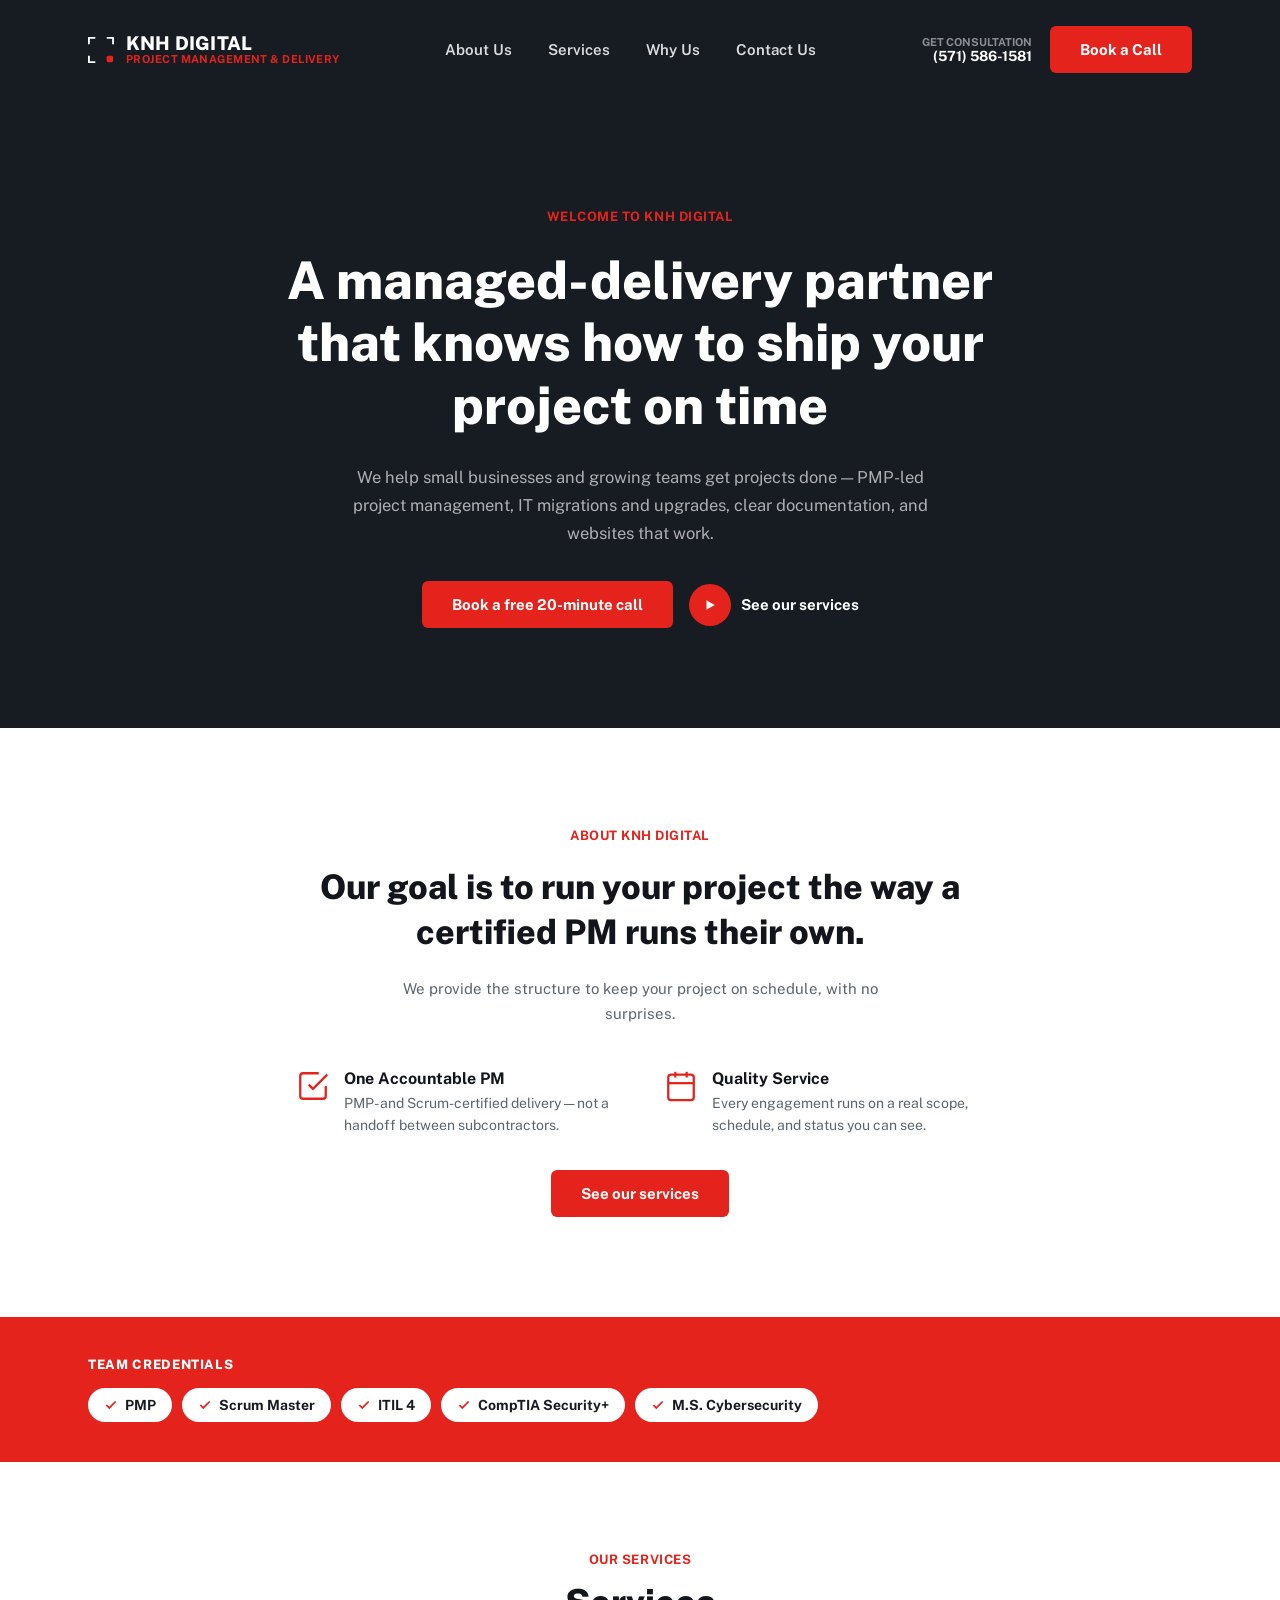
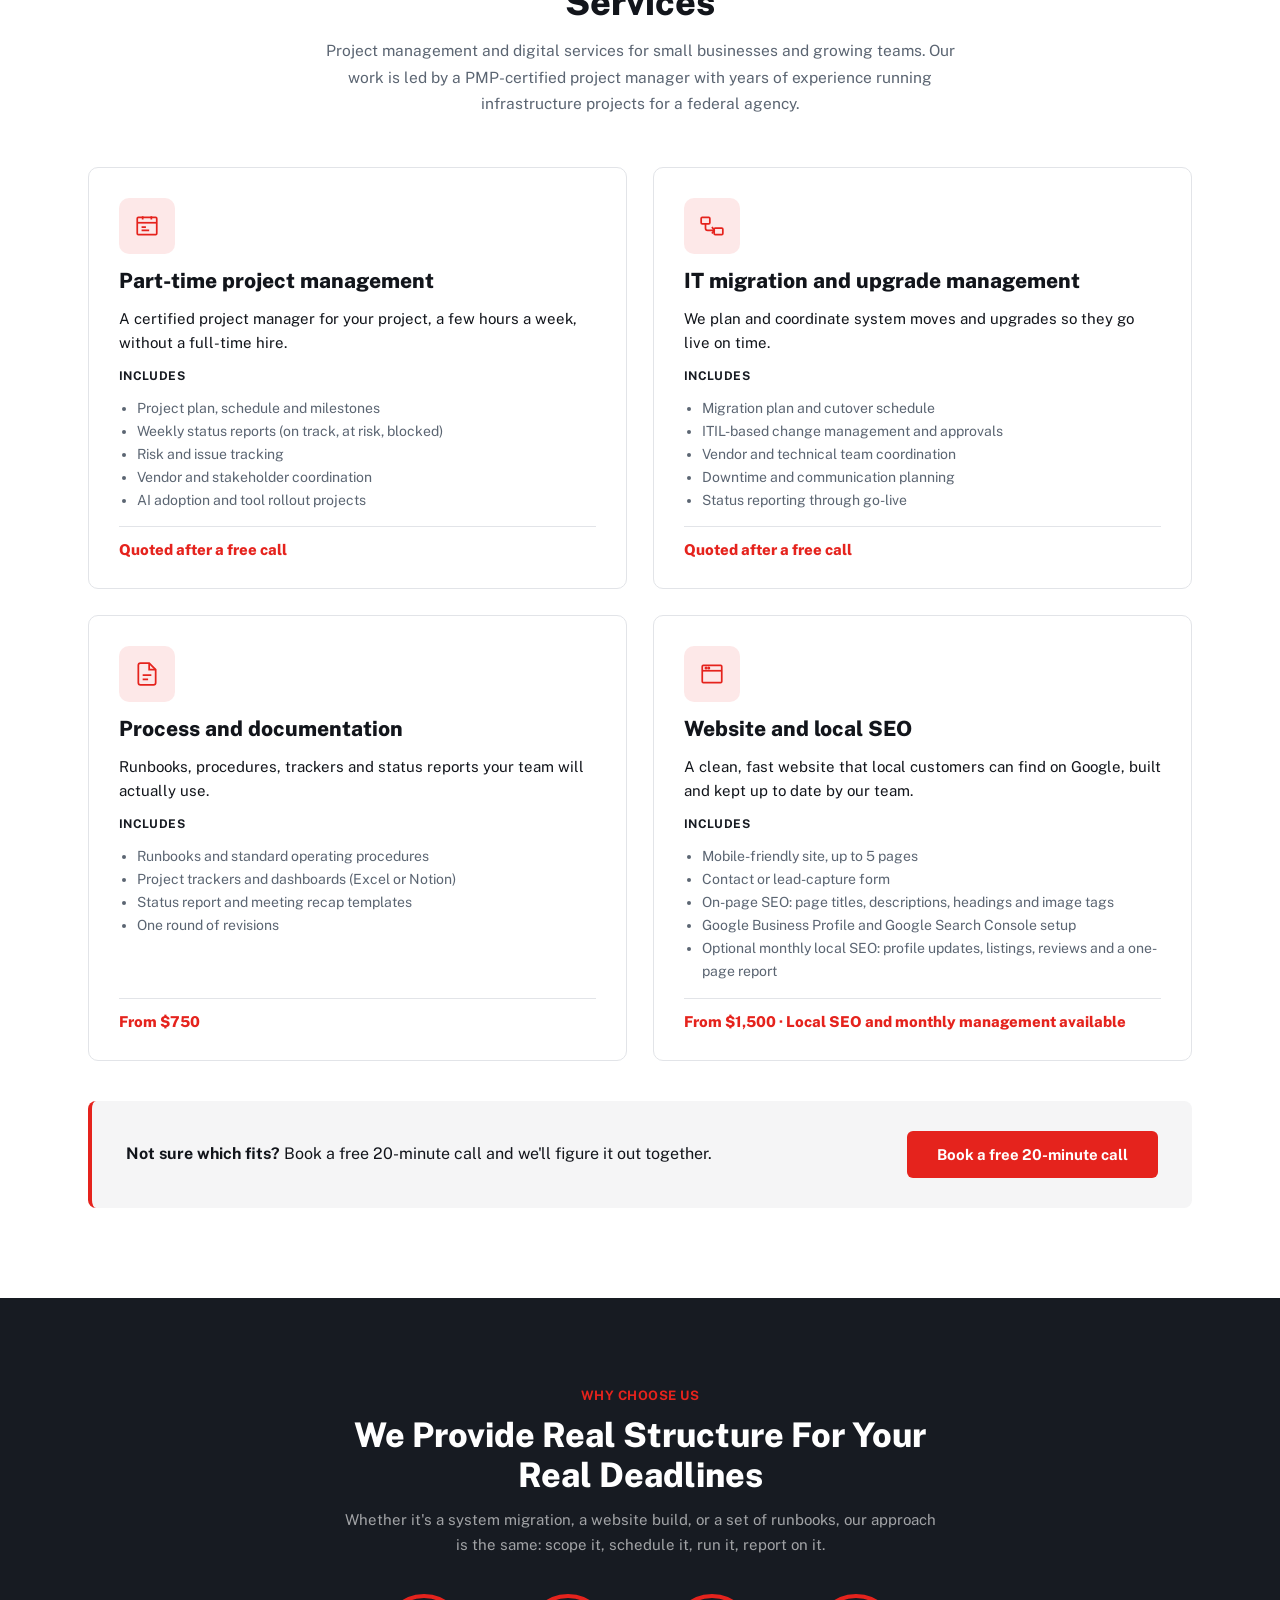
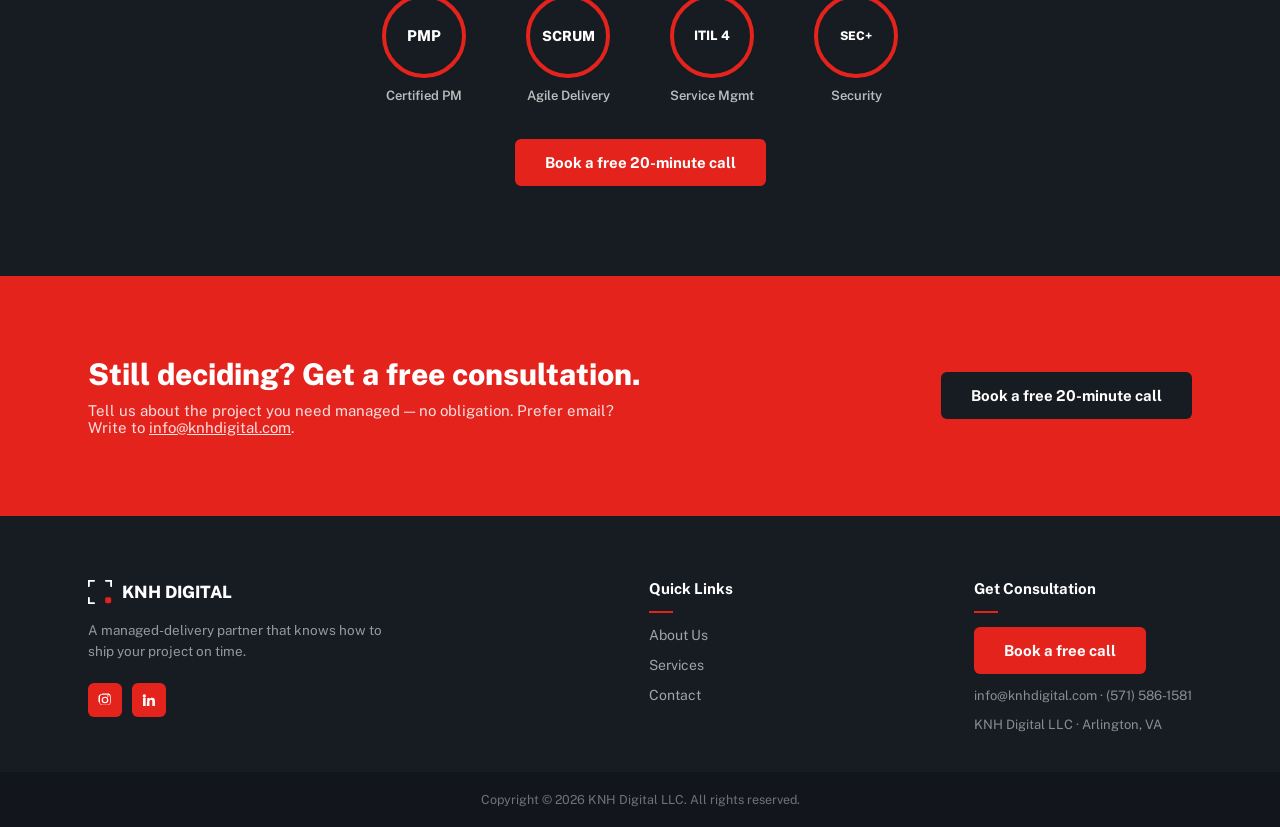
==== index.html @ eb369fe5 "Add files via upload" ====
<!doctype html>
<html lang="en">
<head>
<meta charset="utf-8">
<meta name="viewport" content="width=device-width, initial-scale=1">
<title>KNH Digital — Project Management, IT Migration &amp; Website Services</title>
<meta name="description" content="KNH Digital helps small businesses and growing teams get projects done: part-time project management, IT migration and upgrade management, process and documentation, and websites with local SEO. Book a free 20-minute call.">
<link rel="canonical" href="https://knhdigital.com/">
<meta property="og:type" content="website">
<meta property="og:site_name" content="KNH Digital">
<meta property="og:url" content="https://knhdigital.com/">
<meta property="og:title" content="KNH Digital — Project Management, IT Migration &amp; Websites">
<meta property="og:description" content="We help small businesses get projects done: project management, IT migration, and websites with local SEO. Book a free 20-minute call.">
<meta property="og:image" content="https://knhdigital.com/og-image.png">
<meta property="og:image:width" content="1200">
<meta property="og:image:height" content="630">
<meta name="twitter:card" content="summary_large_image">
<meta name="twitter:image" content="https://knhdigital.com/og-image.png">
<link rel="apple-touch-icon" href="/apple-touch-icon.png">
<link rel="icon" type="image/png" href="/apple-touch-icon.png">
<link rel="preconnect" href="https://fonts.googleapis.com">
<link href="https://fonts.googleapis.com/css2?family=Public+Sans:wght@400;500;600;700;800&display=swap" rel="stylesheet">
<style>
:root { --accent: #E5231D; --ink: #171B22; }
* { box-sizing: border-box; }
html { scroll-behavior: smooth; }
body { margin: 0; background: #FFFFFF; font-family: 'Public Sans', system-ui, sans-serif; color: #12151B; }
a { color: inherit; text-decoration: none; }
img { max-width: 100%; }
.btn { display: inline-flex; align-items: center; gap: 8px; padding: 15px 30px; border-radius: 6px; font-size: 15px; font-weight: 700; }
.wrap { width: 100%; max-width: 1440px; margin: 0 auto; box-sizing: border-box; display: flex; flex-direction: column; background: #FFFFFF; }
.nav { display: flex; align-items: center; justify-content: space-between; padding: 26px 88px; background: var(--ink); flex-wrap: wrap; gap: 16px; }
.nav-links { display: flex; align-items: center; gap: 36px; flex-wrap: wrap; }
.nav-links a { font-size: 15px; font-weight: 600; color: rgba(255,255,255,0.85); }
.nav-right { display: flex; align-items: center; gap: 18px; }
.svc-grid { padding: 40px 88px 40px; display: grid; grid-template-columns: repeat(2, minmax(0, 1fr)); gap: 26px; }
.svc-card { display: flex; flex-direction: column; gap: 14px; padding: 30px; background: #FFFFFF; border: 1px solid #E2E4E8; border-radius: 10px; }
.svc-icon { width: 56px; height: 56px; border-radius: 10px; background: rgba(229,35,29,0.1); display: flex; align-items: center; justify-content: center; }
.svc-card h3 { margin: 0; font-size: 21px; font-weight: 800; }
.svc-card .sum { margin: 0; font-size: 15px; line-height: 1.6; color: #12151B; }
.svc-card .inc-label { font-size: 12px; font-weight: 700; text-transform: uppercase; letter-spacing: 0.03em; color: #171B22; }
.svc-card ul { margin: 0; padding-left: 18px; font-size: 14px; line-height: 1.65; color: #5B6572; }
.svc-card .price { margin-top: auto; padding-top: 14px; border-top: 1px solid #E2E4E8; font-size: 15px; font-weight: 800; color: var(--accent); }
.why-row { display: flex; gap: 60px; flex-wrap: wrap; justify-content: center; }
.test-grid { display: grid; grid-template-columns: repeat(3, minmax(0, 1fr)); gap: 24px; width: 100%; }
.footer-grid { padding: 64px 88px 40px; background: var(--ink); display: flex; justify-content: space-between; gap: 60px; flex-wrap: wrap; }
.cta-row { padding: 80px 88px; background: var(--accent); display: flex; align-items: center; justify-content: space-between; gap: 40px; flex-wrap: wrap; }
.px { padding-left: 88px; padding-right: 88px; }
h1 { margin: 0; font-size: 52px; line-height: 1.2; font-weight: 800; color: #FFFFFF; max-width: 780px; }
@media (max-width: 900px) {
.px, .nav, .footer-grid, .cta-row, .svc-grid { padding-left: 24px; padding-right: 24px; }
.nav-links { display: none; }
.nav-right > div:first-child { display: none; }
h1 { font-size: 34px; }
.svc-grid, .test-grid { grid-template-columns: 1fr; }
.svc-card { padding: 24px; }
.footer-grid { flex-direction: column; }
}
</style>
</head>
<body>
<div class="wrap">

<!-- NAV -->
<div class="nav">
<div style="display: flex; align-items: center; gap: 12px;">
<svg width="26" height="26" viewBox="0 0 120 120" fill="none">
<path d="M4 30 L4 4 L30 4" stroke="#FFFFFF" stroke-width="9" stroke-linecap="round" stroke-linejoin="round" fill="none"/>
<path d="M116 30 L116 4 L90 4" stroke="#FFFFFF" stroke-width="9" stroke-linecap="round" stroke-linejoin="round" fill="none"/>
<path d="M4 90 L4 116 L30 116" stroke="#FFFFFF" stroke-width="9" stroke-linecap="round" stroke-linejoin="round" fill="none"/>
<rect x="86" y="86" width="30" height="30" rx="7" fill="var(--accent)"/>
</svg>
<div>
<div style="font-size: 19px; font-weight: 800; color: #FFFFFF; letter-spacing: 0.01em; line-height: 1;">KNH DIGITAL</div>
<div style="font-size: 11px; font-weight: 700; color: var(--accent); letter-spacing: 0.04em;">PROJECT MANAGEMENT &amp; DELIVERY</div>
</div>
</div>
<div class="nav-links">
<a href="#about">About Us</a>
<a href="#services">Services</a>
<a href="#work">Why Us</a>
<a href="#contact">Contact Us</a>
</div>
<div class="nav-right">
<div style="text-align: right;">
<div style="font-size: 11px; font-weight: 700; color: rgba(255,255,255,0.5);">GET CONSULTATION</div>
<div style="font-size: 14px; font-weight: 700; color: #FFFFFF;">(571) 586-1581</div>
</div>
<a href="https://calendar.google.com/calendar/appointments/schedules/AcZssZ0aTAdLFMNzjC7nQGmzcZW7BBJqGs8sLh_er4D0ONBrsWXcedmAl6_Cfrn2PTjen2__XMbPl0Al" target="_blank" rel="noopener" class="btn" style="background: var(--accent); color: #FFFFFF;">Book a Call</a>
</div>
</div>

<!-- HERO -->
<div class="px" style="background: var(--ink); padding-top: 110px; padding-bottom: 100px; display: flex; flex-direction: column; align-items: center; text-align: center; gap: 26px;">
<div style="font-size: 13px; font-weight: 700; letter-spacing: 0.04em; color: var(--accent); text-transform: uppercase;">Welcome to KNH Digital</div>
<h1>A managed-delivery partner that knows how to ship your project on time</h1>
<p style="margin: 0; font-size: 16.5px; line-height: 1.7; color: rgba(255,255,255,0.65); max-width: 600px;">
We help small businesses and growing teams get projects done &mdash; PMP-led project management, IT migrations
and upgrades, clear documentation, and websites that work.
</p>
<div style="display: flex; gap: 16px; margin-top: 8px; flex-wrap: wrap; justify-content: center; align-items: center;">
<a href="https://calendar.google.com/calendar/appointments/schedules/AcZssZ0aTAdLFMNzjC7nQGmzcZW7BBJqGs8sLh_er4D0ONBrsWXcedmAl6_Cfrn2PTjen2__XMbPl0Al" target="_blank" rel="noopener" class="btn" style="background: var(--accent); color: #FFFFFF;">Book a free 20-minute call</a>
<a href="#services" style="display: inline-flex; align-items: center; gap: 10px; font-size: 15px; font-weight: 700; color: #FFFFFF;">
<div style="width: 42px; height: 42px; border-radius: 50%; background: var(--accent); display: flex; align-items: center; justify-content: center;">
<svg width="14" height="14" viewBox="0 0 24 24" fill="#FFFFFF"><polygon points="6 4 20 12 6 20 6 4"/></svg>
</div>
See our services
</a>
</div>
</div>

<!-- ABOUT -->
<div id="about" class="px" style="background: #FFFFFF; padding-top: 100px; padding-bottom: 100px; display: flex; flex-direction: column; align-items: center; text-align: center; gap: 22px;">
<div style="font-size: 13px; font-weight: 700; letter-spacing: 0.04em; color: var(--accent); text-transform: uppercase;">About <span style="color: var(--accent);">KNH Digital</span></div>
<h2 style="margin: 0; font-size: 34px; font-weight: 800; line-height: 1.3; color: #12151B; max-width: 640px;">
Our goal is to run your project the way a certified PM runs their own.
</h2>
<p style="margin: 0; font-size: 15px; line-height: 1.7; color: #5B6572; max-width: 520px;">We provide the structure to keep your project on schedule, with no surprises.</p>
<div style="display: flex; gap: 48px; margin-top: 20px; flex-wrap: wrap; justify-content: center; text-align: left; max-width: 720px;">
<div style="display: flex; gap: 14px; align-items: flex-start; max-width: 320px;">
<div style="width: 34px; height: 34px; flex-shrink: 0; color: var(--accent);">
<svg width="34" height="34" viewBox="0 0 24 24" fill="none" stroke="currentColor" stroke-width="1.6"><path d="M9 11l3 3L22 4"/><path d="M21 12v7a2 2 0 0 1-2 2H5a2 2 0 0 1-2-2V5a2 2 0 0 1 2-2h11"/></svg>
</div>
<div>
<div style="font-weight: 700; font-size: 16px; margin-bottom: 4px;">One Accountable PM</div>
<div style="font-size: 14px; color: #5B6572; line-height: 1.6;">PMP- and Scrum-certified delivery &mdash; not a handoff between subcontractors.</div>
</div>
</div>
<div style="display: flex; gap: 14px; align-items: flex-start; max-width: 320px;">
<div style="width: 34px; height: 34px; flex-shrink: 0; color: var(--accent);">
<svg width="34" height="34" viewBox="0 0 24 24" fill="none" stroke="currentColor" stroke-width="1.6"><rect x="3" y="4" width="18" height="18" rx="2"/><path d="M3 10h18"/><path d="M8 2v4"/><path d="M16 2v4"/></svg>
</div>
<div>
<div style="font-weight: 700; font-size: 16px; margin-bottom: 4px;">Quality Service</div>
<div style="font-size: 14px; color: #5B6572; line-height: 1.6;">Every engagement runs on a real scope, schedule, and status you can see.</div>
</div>
</div>
</div>
<a href="#services" class="btn" style="margin-top: 12px; background: var(--accent); color: #FFFFFF;">See our services</a>
</div>

<!-- CREDENTIALS STRIP -->
<div class="px" style="padding-top: 40px; padding-bottom: 40px; background: var(--accent); display: flex; flex-direction: column; gap: 16px;">
<div style="font-size: 13px; font-weight: 800; text-transform: uppercase; letter-spacing: 0.05em; color: #FFFFFF;">Team Credentials</div>
<div style="display: flex; flex-wrap: wrap; gap: 10px;">
<div style="background: #FFFFFF; border-radius: 999px; padding: 9px 16px; display: flex; align-items: center; gap: 7px;">
<svg width="14" height="14" viewBox="0 0 24 24" fill="none" stroke="var(--accent)" stroke-width="3"><path d="M20 6L9 17l-5-5"/></svg>
<div style="font-size: 14px; font-weight: 700; color: #171B22;">PMP</div>
</div>
<div style="background: #FFFFFF; border-radius: 999px; padding: 9px 16px; display: flex; align-items: center; gap: 7px;">
<svg width="14" height="14" viewBox="0 0 24 24" fill="none" stroke="var(--accent)" stroke-width="3"><path d="M20 6L9 17l-5-5"/></svg>
<div style="font-size: 14px; font-weight: 700; color: #171B22;">Scrum Master</div>
</div>
<div style="background: #FFFFFF; border-radius: 999px; padding: 9px 16px; display: flex; align-items: center; gap: 7px;">
<svg width="14" height="14" viewBox="0 0 24 24" fill="none" stroke="var(--accent)" stroke-width="3"><path d="M20 6L9 17l-5-5"/></svg>
<div style="font-size: 14px; font-weight: 700; color: #171B22;">ITIL 4</div>
</div>
<div style="background: #FFFFFF; border-radius: 999px; padding: 9px 16px; display: flex; align-items: center; gap: 7px;">
<svg width="14" height="14" viewBox="0 0 24 24" fill="none" stroke="var(--accent)" stroke-width="3"><path d="M20 6L9 17l-5-5"/></svg>
<div style="font-size: 14px; font-weight: 700; color: #171B22;">CompTIA Security+</div>
</div>
<div style="background: #FFFFFF; border-radius: 999px; padding: 9px 16px; display: flex; align-items: center; gap: 7px;">
<svg width="14" height="14" viewBox="0 0 24 24" fill="none" stroke="var(--accent)" stroke-width="3"><path d="M20 6L9 17l-5-5"/></svg>
<div style="font-size: 14px; font-weight: 700; color: #171B22;">M.S. Cybersecurity</div>
</div>
</div>
</div>

<!-- SERVICES -->
<div id="services" class="px" style="padding-top: 90px; padding-bottom: 10px; display: flex; flex-direction: column; gap: 14px; align-items: center; text-align: center;">
<div style="font-size: 13px; font-weight: 700; letter-spacing: 0.04em; color: var(--accent); text-transform: uppercase;">Our Services</div>
<h2 style="margin: 0; font-size: 36px; font-weight: 800;">Services</h2>
<p style="margin: 0; font-size: 15.5px; color: #5B6572; max-width: 640px; line-height: 1.7;">
Project management and digital services for small businesses and growing teams. Our work is led by a
PMP-certified project manager with years of experience running infrastructure projects for a federal agency.
</p>
</div>

<div class="svc-grid">

<div class="svc-card">
<div class="svc-icon">
<svg width="26" height="26" viewBox="0 0 24 24" fill="none" stroke="var(--accent)" stroke-width="1.6"><rect x="3" y="4" width="18" height="16" rx="1"/><path d="M3 9h18"/><path d="M8 3v3"/><path d="M16 3v3"/><path d="M7 13h4M7 16h7"/></svg>
</div>
<h3>Part-time project management</h3>
<p class="sum">A certified project manager for your project, a few hours a week, without a full-time hire.</p>
<div class="inc-label">Includes</div>
<ul>
<li>Project plan, schedule and milestones</li>
<li>Weekly status reports (on track, at risk, blocked)</li>
<li>Risk and issue tracking</li>
<li>Vendor and stakeholder coordination</li>
<li>AI adoption and tool rollout projects</li>
</ul>
<div class="price">Quoted after a free call</div>
</div>

<div class="svc-card">
<div class="svc-icon">
<svg width="26" height="26" viewBox="0 0 24 24" fill="none" stroke="var(--accent)" stroke-width="1.6"><rect x="2" y="4" width="8" height="6" rx="1"/><rect x="14" y="14" width="8" height="6" rx="1"/><path d="M6 10v4a2 2 0 0 0 2 2h6"/><path d="M12 13l2 3-2 3"/></svg>
</div>
<h3>IT migration and upgrade management</h3>
<p class="sum">We plan and coordinate system moves and upgrades so they go live on time.</p>
<div class="inc-label">Includes</div>
<ul>
<li>Migration plan and cutover schedule</li>
<li>ITIL-based change management and approvals</li>
<li>Vendor and technical team coordination</li>
<li>Downtime and communication planning</li>
<li>Status reporting through go-live</li>
</ul>
<div class="price">Quoted after a free call</div>
</div>

<div class="svc-card">
<div class="svc-icon">
<svg width="26" height="26" viewBox="0 0 24 24" fill="none" stroke="var(--accent)" stroke-width="1.6"><path d="M14 2H6a2 2 0 0 0-2 2v16a2 2 0 0 0 2 2h12a2 2 0 0 0 2-2V8z"/><path d="M14 2v6h6"/><path d="M8 13h8M8 17h5"/></svg>
</div>
<h3>Process and documentation</h3>
<p class="sum">Runbooks, procedures, trackers and status reports your team will actually use.</p>
<div class="inc-label">Includes</div>
<ul>
<li>Runbooks and standard operating procedures</li>
<li>Project trackers and dashboards (Excel or Notion)</li>
<li>Status report and meeting recap templates</li>
<li>One round of revisions</li>
</ul>
<div class="price">From $750</div>
</div>

<div class="svc-card">
<div class="svc-icon">
<svg width="26" height="26" viewBox="0 0 24 24" fill="none" stroke="var(--accent)" stroke-width="1.6"><rect x="3" y="4" width="18" height="16" rx="1"/><path d="M3 9h18"/><circle cx="6.5" cy="6.5" r="0.6" fill="var(--accent)"/><circle cx="9" cy="6.5" r="0.6" fill="var(--accent)"/></svg>
</div>
<h3>Website and local SEO</h3>
<p class="sum">A clean, fast website that local customers can find on Google, built and kept up to date by our team.</p>
<div class="inc-label">Includes</div>
<ul>
<li>Mobile-friendly site, up to 5 pages</li>
<li>Contact or lead-capture form</li>
<li>On-page SEO: page titles, descriptions, headings and image tags</li>
<li>Google Business Profile and Google Search Console setup</li>
<li>Optional monthly local SEO: profile updates, listings, reviews and a one-page report</li>
</ul>
<div class="price">From $1,500 &middot; Local SEO and monthly management available</div>
</div>

</div>

<!-- NOT SURE -->
<div class="px" style="padding-bottom: 90px;">
<div style="display: flex; align-items: center; justify-content: space-between; gap: 24px; padding: 30px 34px; background: #F5F5F6; border-radius: 8px; border-left: 4px solid var(--accent); flex-wrap: wrap;">
<p style="margin: 0; font-size: 16px; line-height: 1.6; color: #12151B; flex: 1; min-width: 220px;">
<strong>Not sure which fits?</strong> Book a free 20-minute call and we'll figure it out together.
</p>
<a href="https://calendar.google.com/calendar/appointments/schedules/AcZssZ0aTAdLFMNzjC7nQGmzcZW7BBJqGs8sLh_er4D0ONBrsWXcedmAl6_Cfrn2PTjen2__XMbPl0Al" target="_blank" rel="noopener" class="btn" style="background: var(--accent); color: #FFFFFF;">Book a free 20-minute call</a>
</div>
</div>

<!-- WHY CHOOSE US -->
<div id="work" class="px" style="background: var(--ink); padding-top: 90px; padding-bottom: 90px; display: flex; flex-direction: column; gap: 36px; align-items: center; text-align: center;">
<div style="display: flex; flex-direction: column; gap: 12px; align-items: center;">
<div style="font-size: 13px; font-weight: 700; letter-spacing: 0.04em; color: var(--accent); text-transform: uppercase;">Why Choose Us</div>
<h2 style="margin: 0; font-size: 34px; font-weight: 800; color: #FFFFFF; max-width: 640px;">We Provide Real Structure For Your Real Deadlines</h2>
<p style="margin: 0; font-size: 15px; color: rgba(255,255,255,0.6); max-width: 600px; line-height: 1.7;">
Whether it's a system migration, a website build, or a set of runbooks, our approach is the
same: scope it, schedule it, run it, report on it.
</p>
</div>
<div class="why-row">
<div style="display: flex; flex-direction: column; align-items: center; gap: 10px;">
<div style="width: 84px; height: 84px; border-radius: 50%; border: 4px solid var(--accent); display: flex; align-items: center; justify-content: center; color: #FFFFFF; font-size: 15px; font-weight: 800;">PMP</div>
<div style="font-size: 13px; font-weight: 600; color: rgba(255,255,255,0.7);">Certified PM</div>
</div>
<div style="display: flex; flex-direction: column; align-items: center; gap: 10px;">
<div style="width: 84px; height: 84px; border-radius: 50%; border: 4px solid var(--accent); display: flex; align-items: center; justify-content: center; color: #FFFFFF; font-size: 14px; font-weight: 800;">SCRUM</div>
<div style="font-size: 13px; font-weight: 600; color: rgba(255,255,255,0.7);">Agile Delivery</div>
</div>
<div style="display: flex; flex-direction: column; align-items: center; gap: 10px;">
<div style="width: 84px; height: 84px; border-radius: 50%; border: 4px solid var(--accent); display: flex; align-items: center; justify-content: center; color: #FFFFFF; font-size: 13px; font-weight: 800;">ITIL 4</div>
<div style="font-size: 13px; font-weight: 600; color: rgba(255,255,255,0.7);">Service Mgmt</div>
</div>
<div style="display: flex; flex-direction: column; align-items: center; gap: 10px;">
<div style="width: 84px; height: 84px; border-radius: 50%; border: 4px solid var(--accent); display: flex; align-items: center; justify-content: center; color: #FFFFFF; font-size: 12px; font-weight: 800;">SEC+</div>
<div style="font-size: 13px; font-weight: 600; color: rgba(255,255,255,0.7);">Security</div>
</div>
</div>
<a href="https://calendar.google.com/calendar/appointments/schedules/AcZssZ0aTAdLFMNzjC7nQGmzcZW7BBJqGs8sLh_er4D0ONBrsWXcedmAl6_Cfrn2PTjen2__XMbPl0Al" target="_blank" rel="noopener" class="btn" style="background: var(--accent); color: #FFFFFF;">Book a free 20-minute call</a>
</div>

<!-- TESTIMONIALS: hidden until real client reviews are collected. Remove the comment wrapper to show again.
<div class="px" style="padding-top: 90px; padding-bottom: 90px; display: flex; flex-direction: column; gap: 40px; align-items: center;">
<div style="text-align: center; display: flex; flex-direction: column; gap: 10px; align-items: center;">
<div style="font-size: 13px; font-weight: 700; letter-spacing: 0.04em; color: var(--accent); text-transform: uppercase;">Clients Feedback</div>
<h2 style="margin: 0; font-size: 32px; font-weight: 800;">Our Clients Reviews</h2>
</div>
<div class="test-grid">
<div style="padding: 30px; background: #F5F5F6; border-radius: 8px; display: flex; flex-direction: column; gap: 16px;">
<p style="margin: 0; font-size: 14.5px; line-height: 1.7; color: #5B6572;">[Client testimonial goes here once the engagement is complete.]</p>
<div style="display: flex; align-items: center; gap: 12px;">
<div style="width: 40px; height: 40px; border-radius: 50%; background: #E2E4E8;"></div>
<div>
<div style="font-weight: 700; font-size: 14px;">[Client Name]</div>
<div style="font-size: 12.5px; color: #8A8F97;">[Company / Role]</div>
</div>
</div>
</div>
<div style="padding: 30px; background: #F5F5F6; border-radius: 8px; display: flex; flex-direction: column; gap: 16px;">
<p style="margin: 0; font-size: 14.5px; line-height: 1.7; color: #5B6572;">[Client testimonial goes here once the engagement is complete.]</p>
<div style="display: flex; align-items: center; gap: 12px;">
<div style="width: 40px; height: 40px; border-radius: 50%; background: #E2E4E8;"></div>
<div>
<div style="font-weight: 700; font-size: 14px;">[Client Name]</div>
<div style="font-size: 12.5px; color: #8A8F97;">[Company / Role]</div>
</div>
</div>
</div>
<div style="padding: 30px; background: #F5F5F6; border-radius: 8px; display: flex; flex-direction: column; gap: 16px;">
<p style="margin: 0; font-size: 14.5px; line-height: 1.7; color: #5B6572;">[Client testimonial goes here once the engagement is complete.]</p>
<div style="display: flex; align-items: center; gap: 12px;">
<div style="width: 40px; height: 40px; border-radius: 50%; background: #E2E4E8;"></div>
<div>
<div style="font-weight: 700; font-size: 14px;">[Client Name]</div>
<div style="font-size: 12.5px; color: #8A8F97;">[Company / Role]</div>
</div>
</div>
</div>
</div>
</div>
-->

<!-- CTA -->
<div id="contact" class="cta-row">
<div style="max-width: 560px; display: flex; flex-direction: column; gap: 10px;">
<h2 style="margin: 0; font-size: 30px; font-weight: 800; color: #FFFFFF;">Still deciding? Get a free consultation.</h2>
<p style="margin: 0; font-size: 15px; color: rgba(255,255,255,0.85);">Tell us about the project you need managed &mdash; no obligation. Prefer email? Write to <a href="mailto:info@knhdigital.com" style="text-decoration: underline;">info@knhdigital.com</a>.</p>
</div>
<a href="https://calendar.google.com/calendar/appointments/schedules/AcZssZ0aTAdLFMNzjC7nQGmzcZW7BBJqGs8sLh_er4D0ONBrsWXcedmAl6_Cfrn2PTjen2__XMbPl0Al" target="_blank" rel="noopener" class="btn" style="background: var(--ink); color: #FFFFFF;">Book a free 20-minute call</a>
</div>

<!-- FOOTER -->
<div class="footer-grid">
<div style="display: flex; flex-direction: column; gap: 16px; max-width: 320px;">
<div style="display: flex; align-items: center; gap: 10px;">
<svg width="24" height="24" viewBox="0 0 120 120" fill="none">
<path d="M4 30 L4 4 L30 4" stroke="#FFFFFF" stroke-width="10" stroke-linecap="round" stroke-linejoin="round" fill="none"/>
<path d="M116 30 L116 4 L90 4" stroke="#FFFFFF" stroke-width="10" stroke-linecap="round" stroke-linejoin="round" fill="none"/>
<path d="M4 90 L4 116 L30 116" stroke="#FFFFFF" stroke-width="10" stroke-linecap="round" stroke-linejoin="round" fill="none"/>
<rect x="86" y="86" width="30" height="30" rx="8" fill="var(--accent)"/>
</svg>
<div style="font-size: 17px; font-weight: 800; color: #FFFFFF;">KNH DIGITAL</div>
</div>
<p style="margin: 0; font-size: 13.5px; color: rgba(255,255,255,0.55); line-height: 1.6;">A managed-delivery partner that knows how to ship your project on time.</p>
<div style="display: flex; gap: 10px; margin-top: 4px;">
<a href="#" style="width: 34px; height: 34px; border-radius: 6px; background: var(--accent); display: flex; align-items: center; justify-content: center;">
<svg width="16" height="16" viewBox="0 0 24 24" fill="#FFFFFF"><path d="M12 2.2c2.7 0 3 0 4.1.06 1 .05 1.6.22 2 .37.5.2.9.44 1.3.83.4.4.63.8.83 1.3.15.4.32 1 .37 2 .05 1.1.06 1.4.06 4.1s0 3-.06 4.1c-.05 1-.22 1.6-.37 2a3.5 3.5 0 0 1-.83 1.3 3.5 3.5 0 0 1-1.3.83c-.4.15-1 .32-2 .37-1.1.05-1.4.06-4.1.06s-3 0-4.1-.06c-1-.05-1.6-.22-2-.37a3.5 3.5 0 0 1-1.3-.83 3.5 3.5 0 0 1-.83-1.3c-.15-.4-.32-1-.37-2C2.2 15 2.2 14.7 2.2 12s0-3 .06-4.1c.05-1 .22-1.6.37-2 .2-.5.44-.9.83-1.3.4-.4.8-.63 1.3-.83.4-.15 1-.32 2-.37C7.9 2.2 8.2 2.2 12 2.2zm0 1.8c-2.6 0-2.9 0-4 .06-.8.04-1.3.17-1.6.28-.4.16-.68.34-.97.63-.3.3-.47.57-.63.97-.1.3-.24.8-.28 1.6-.06 1.1-.06 1.4-.06 4s0 2.9.06 4c.04.8.17 1.3.28 1.6.16.4.34.68.63.97.3.3.57.47.97.63.3.1.8.24 1.6.28 1.1.06 1.4.06 4 .06s2.9 0 4-.06c.8-.04 1.3-.17 1.6-.28.4-.16.68-.34.97-.63.3-.3.47-.57.63-.97.1-.3.24-.8.28-1.6.06-1.1.06-1.4.06-4s0-2.9-.06-4c-.04-.8-.17-1.3-.28-1.6a2.6 2.6 0 0 0-.63-.97 2.6 2.6 0 0 0-.97-.63c-.3-.1-.8-.24-1.6-.28-1.1-.06-1.4-.06-4-.06zM12 7a5 5 0 1 1 0 10 5 5 0 0 1 0-10zm0 1.8a3.2 3.2 0 1 0 0 6.4 3.2 3.2 0 0 0 0-6.4zm5.4-2.7a1.1 1.1 0 1 1-2.2 0 1.1 1.1 0 0 1 2.2 0z"/></svg>
</a>
<a href="https://www.linkedin.com/company/knhdigital" target="_blank" rel="noopener" aria-label="KNH Digital on LinkedIn" style="width: 34px; height: 34px; border-radius: 6px; background: var(--accent); display: flex; align-items: center; justify-content: center;">
<svg width="16" height="16" viewBox="0 0 24 24" fill="#FFFFFF"><path d="M4.98 3.5a2.5 2.5 0 1 1 0 5 2.5 2.5 0 0 1 0-5zM3 9h4v12H3zM9.5 9H13v1.7h.06c.5-.9 1.7-1.9 3.5-1.9 3.7 0 4.4 2.4 4.4 5.6V21h-4v-6c0-1.4 0-3.3-2-3.3s-2.3 1.6-2.3 3.2V21h-4z"/></svg>
</a>
</div>
</div>
<div style="display: flex; flex-direction: column; gap: 14px;">
<div style="font-size: 15px; font-weight: 700; color: #FFFFFF;">Quick Links</div>
<div style="width: 24px; height: 2px; background: var(--accent);"></div>
<a href="#about" style="font-size: 14px; color: rgba(255,255,255,0.6);">About Us</a>
<a href="#services" style="font-size: 14px; color: rgba(255,255,255,0.6);">Services</a>
<a href="#contact" style="font-size: 14px; color: rgba(255,255,255,0.6);">Contact</a>
</div>
<div style="display: flex; flex-direction: column; gap: 14px; max-width: 280px;">
<div style="font-size: 15px; font-weight: 700; color: #FFFFFF;">Get Consultation</div>
<div style="width: 24px; height: 2px; background: var(--accent);"></div>
<a href="https://calendar.google.com/calendar/appointments/schedules/AcZssZ0aTAdLFMNzjC7nQGmzcZW7BBJqGs8sLh_er4D0ONBrsWXcedmAl6_Cfrn2PTjen2__XMbPl0Al" target="_blank" rel="noopener" class="btn" style="background: var(--accent); color: #FFFFFF; width: fit-content;">Book a free call</a>
<div style="font-size: 13px; color: rgba(255,255,255,0.5);">info@knhdigital.com &middot; (571) 586-1581</div>
<div style="font-size: 13px; color: rgba(255,255,255,0.5);">KNH Digital LLC &middot; Arlington, VA</div>
</div>
</div>
<div style="padding: 20px 24px; background: #12151B; text-align: center; font-size: 12.5px; color: rgba(255,255,255,0.4);">
Copyright &copy; 2026 KNH Digital LLC. All rights reserved.
</div>

</div>
</body>
</html>
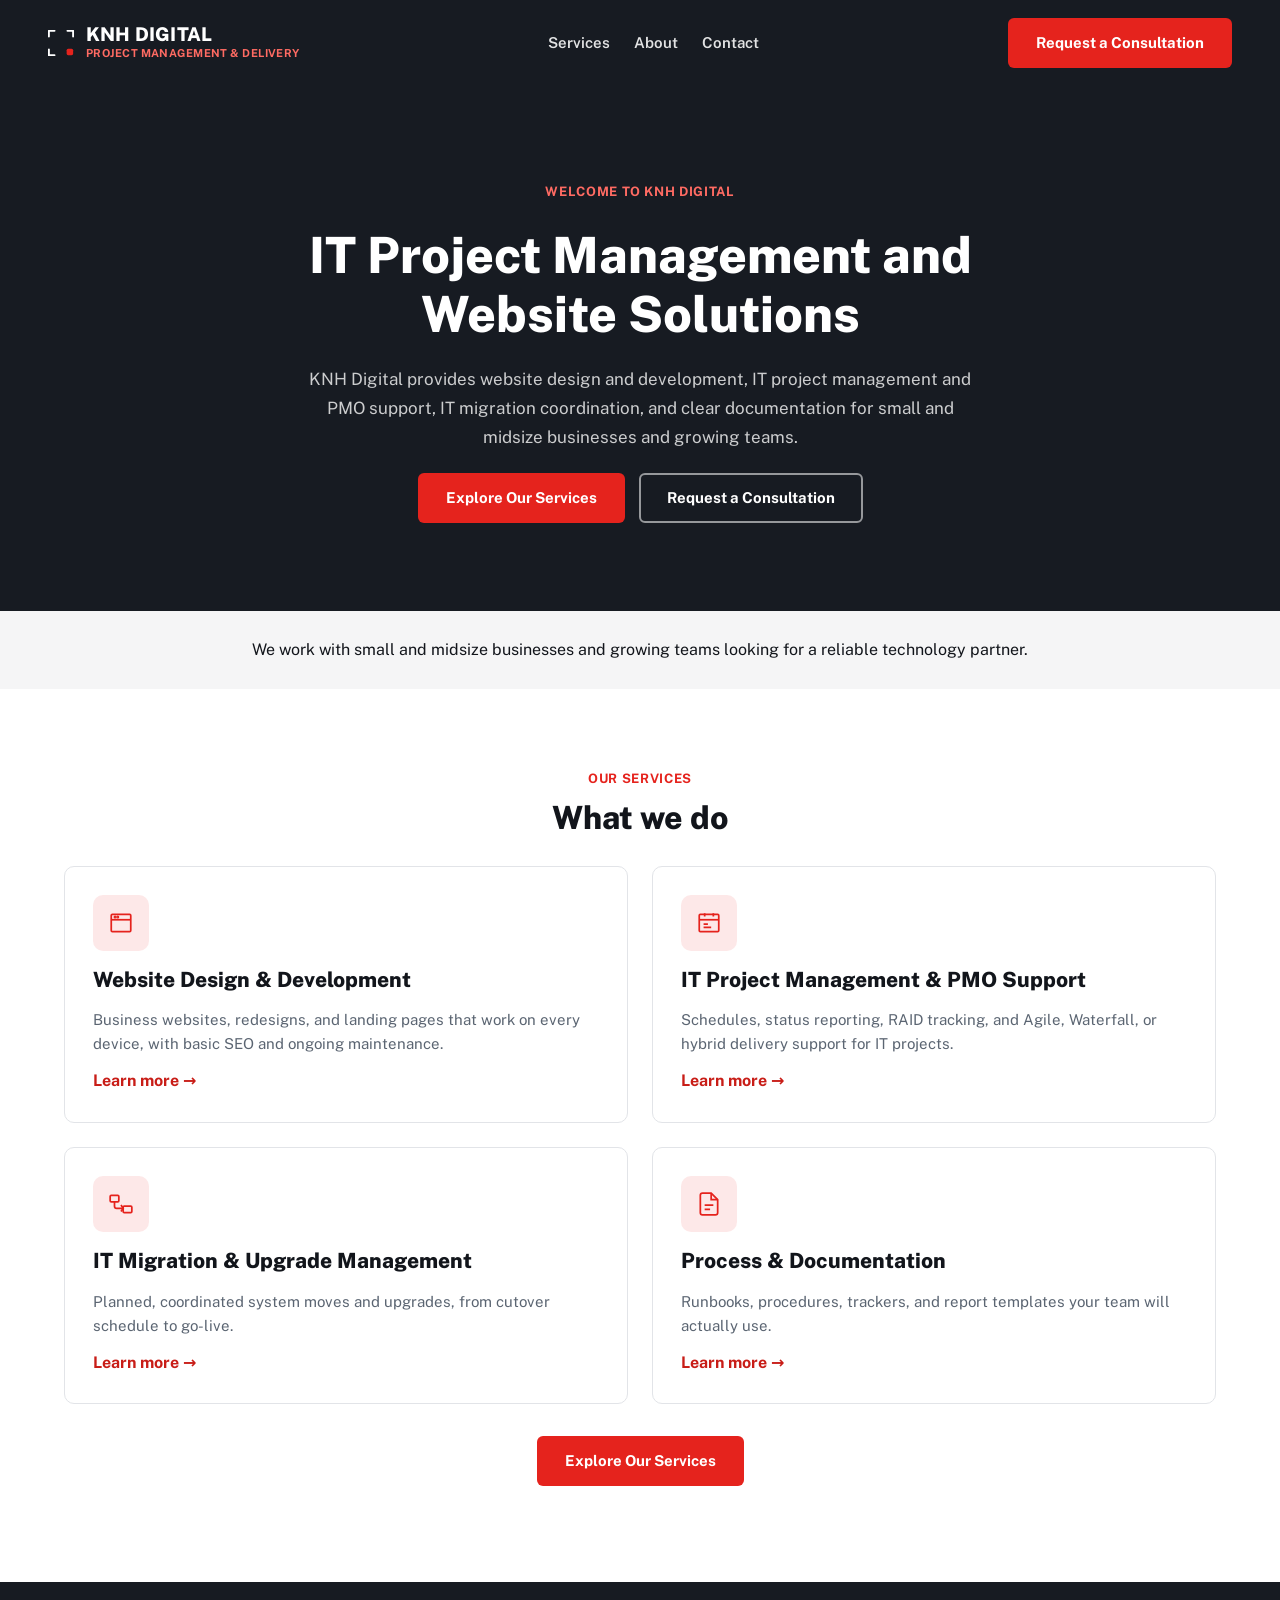
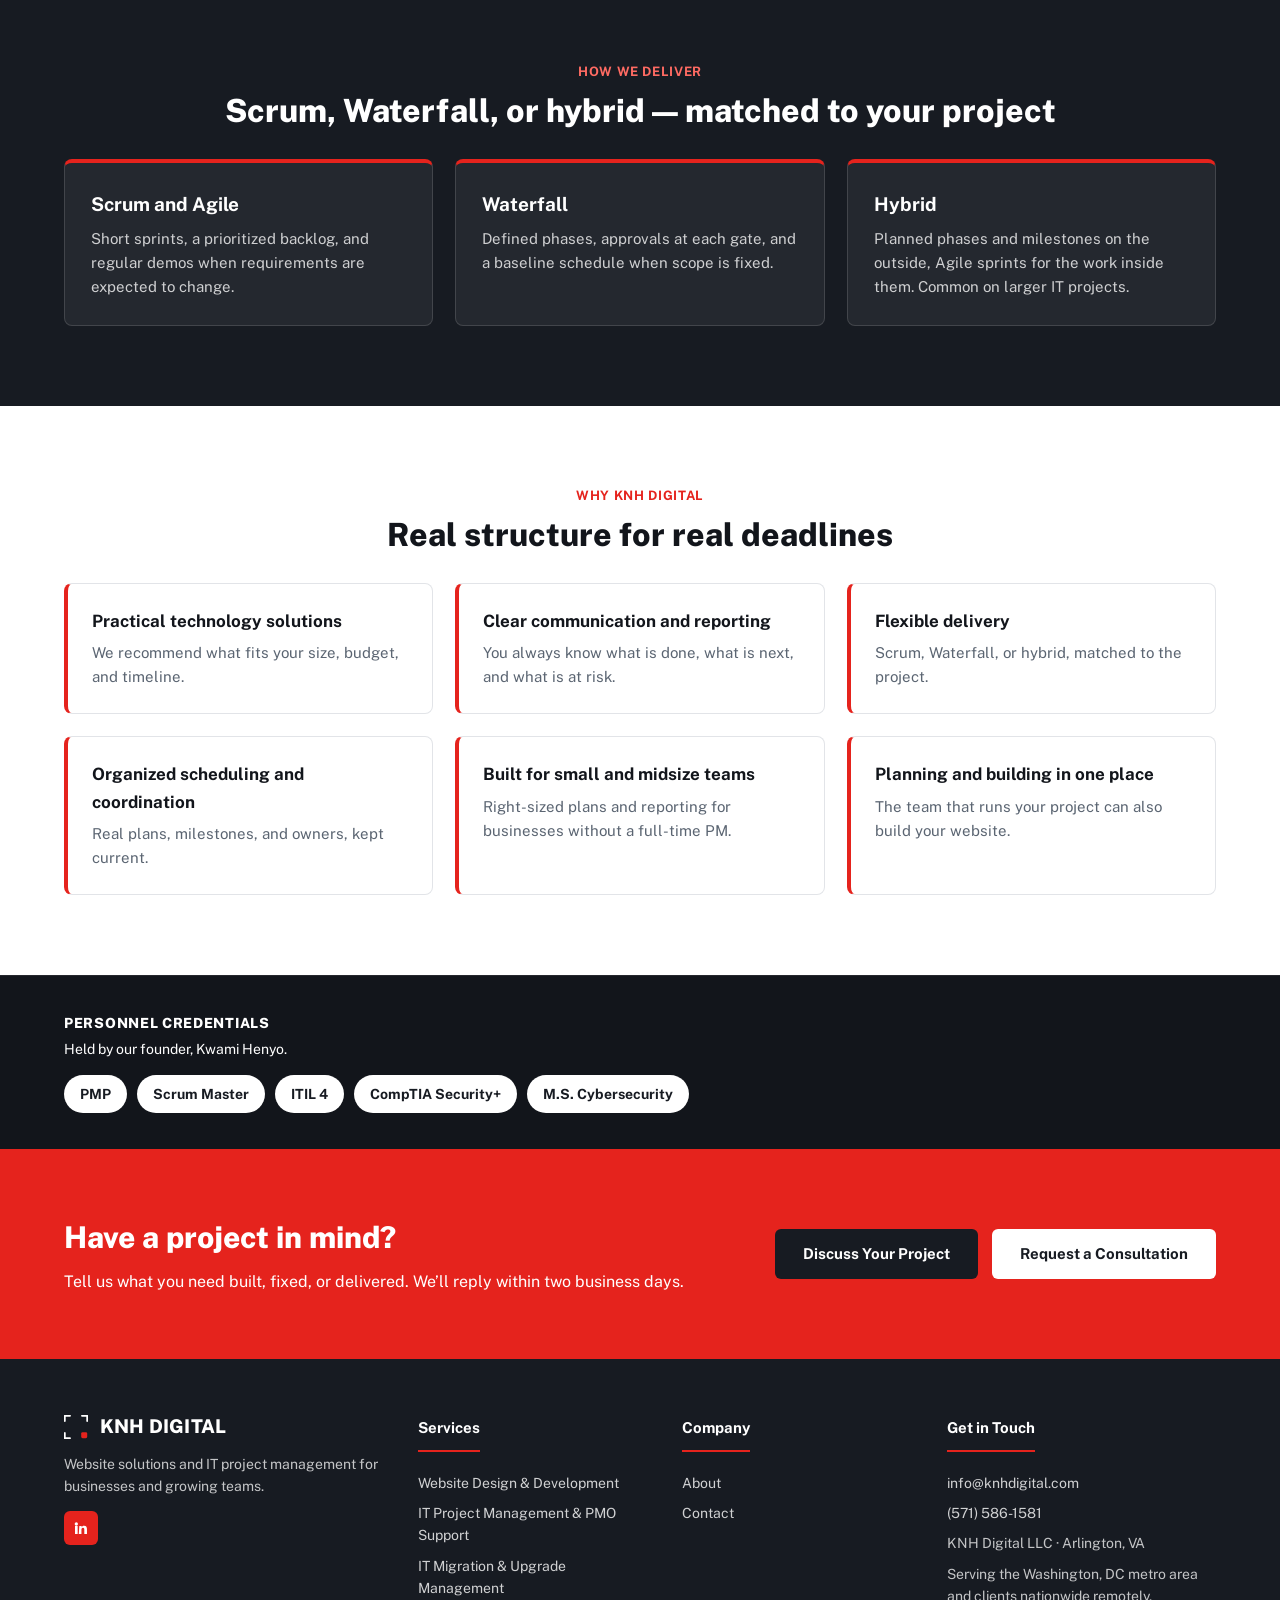
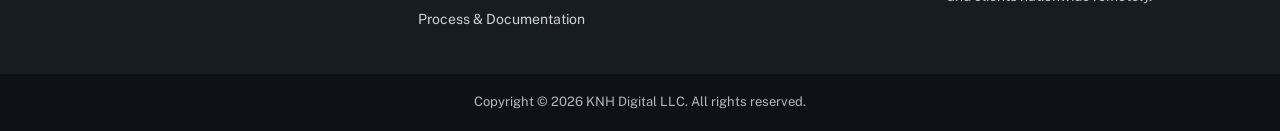
==== commit 5f648369: "Add files via upload" ====
--- a/index.html
+++ b/index.html
@@ -3,14 +3,14 @@
 <head>
 <meta charset="utf-8">
 <meta name="viewport" content="width=device-width, initial-scale=1">
-<title>KNH Digital — Project Management, IT Migration &amp; Website Services</title>
-<meta name="description" content="KNH Digital helps small businesses and growing teams get projects done: part-time project management, IT migration and upgrade management, process and documentation, and websites with local SEO. Book a free 20-minute call.">
+<title>IT Project Management &amp; Website Design | KNH Digital</title>
+<meta name="description" content="Websites, IT project management, PMO support, and IT migration coordination for businesses and growing teams. Arlington, VA.">
 <link rel="canonical" href="https://knhdigital.com/">
 <meta property="og:type" content="website">
 <meta property="og:site_name" content="KNH Digital">
 <meta property="og:url" content="https://knhdigital.com/">
-<meta property="og:title" content="KNH Digital — Project Management, IT Migration &amp; Websites">
-<meta property="og:description" content="We help small businesses get projects done: project management, IT migration, and websites with local SEO. Book a free 20-minute call.">
+<meta property="og:title" content="IT Project Management &amp; Website Design | KNH Digital">
+<meta property="og:description" content="Websites, IT project management, PMO support, and IT migration coordination for businesses and growing teams. Arlington, VA.">
 <meta property="og:image" content="https://knhdigital.com/og-image.png">
 <meta property="og:image:width" content="1200">
 <meta property="og:image:height" content="630">
@@ -19,366 +19,99 @@
 <link rel="apple-touch-icon" href="/apple-touch-icon.png">
 <link rel="icon" type="image/png" href="/apple-touch-icon.png">
 <link rel="preconnect" href="https://fonts.googleapis.com">
-<link href="https://fonts.googleapis.com/css2?family=Public+Sans:wght@400;500;600;700;800&display=swap" rel="stylesheet">
-<style>
-:root { --accent: #E5231D; --ink: #171B22; }
-* { box-sizing: border-box; }
-html { scroll-behavior: smooth; }
-body { margin: 0; background: #FFFFFF; font-family: 'Public Sans', system-ui, sans-serif; color: #12151B; }
-a { color: inherit; text-decoration: none; }
-img { max-width: 100%; }
-.btn { display: inline-flex; align-items: center; gap: 8px; padding: 15px 30px; border-radius: 6px; font-size: 15px; font-weight: 700; }
-.wrap { width: 100%; max-width: 1440px; margin: 0 auto; box-sizing: border-box; display: flex; flex-direction: column; background: #FFFFFF; }
-.nav { display: flex; align-items: center; justify-content: space-between; padding: 26px 88px; background: var(--ink); flex-wrap: wrap; gap: 16px; }
-.nav-links { display: flex; align-items: center; gap: 36px; flex-wrap: wrap; }
-.nav-links a { font-size: 15px; font-weight: 600; color: rgba(255,255,255,0.85); }
-.nav-right { display: flex; align-items: center; gap: 18px; }
-.svc-grid { padding: 40px 88px 40px; display: grid; grid-template-columns: repeat(2, minmax(0, 1fr)); gap: 26px; }
-.svc-card { display: flex; flex-direction: column; gap: 14px; padding: 30px; background: #FFFFFF; border: 1px solid #E2E4E8; border-radius: 10px; }
-.svc-icon { width: 56px; height: 56px; border-radius: 10px; background: rgba(229,35,29,0.1); display: flex; align-items: center; justify-content: center; }
-.svc-card h3 { margin: 0; font-size: 21px; font-weight: 800; }
-.svc-card .sum { margin: 0; font-size: 15px; line-height: 1.6; color: #12151B; }
-.svc-card .inc-label { font-size: 12px; font-weight: 700; text-transform: uppercase; letter-spacing: 0.03em; color: #171B22; }
-.svc-card ul { margin: 0; padding-left: 18px; font-size: 14px; line-height: 1.65; color: #5B6572; }
-.svc-card .price { margin-top: auto; padding-top: 14px; border-top: 1px solid #E2E4E8; font-size: 15px; font-weight: 800; color: var(--accent); }
-.why-row { display: flex; gap: 60px; flex-wrap: wrap; justify-content: center; }
-.test-grid { display: grid; grid-template-columns: repeat(3, minmax(0, 1fr)); gap: 24px; width: 100%; }
-.footer-grid { padding: 64px 88px 40px; background: var(--ink); display: flex; justify-content: space-between; gap: 60px; flex-wrap: wrap; }
-.cta-row { padding: 80px 88px; background: var(--accent); display: flex; align-items: center; justify-content: space-between; gap: 40px; flex-wrap: wrap; }
-.px { padding-left: 88px; padding-right: 88px; }
-h1 { margin: 0; font-size: 52px; line-height: 1.2; font-weight: 800; color: #FFFFFF; max-width: 780px; }
-@media (max-width: 900px) {
-.px, .nav, .footer-grid, .cta-row, .svc-grid { padding-left: 24px; padding-right: 24px; }
-.nav-links { display: none; }
-.nav-right > div:first-child { display: none; }
-h1 { font-size: 34px; }
-.svc-grid, .test-grid { grid-template-columns: 1fr; }
-.svc-card { padding: 24px; }
-.footer-grid { flex-direction: column; }
-}
-</style>
+<link href="https://fonts.googleapis.com/css2?family=Public+Sans:wght@400;500;600;700;800&amp;display=swap" rel="stylesheet">
+<link rel="stylesheet" href="styles.css">
 </head>
 <body>
-<div class="wrap">
-
-<!-- NAV -->
-<div class="nav">
-<div style="display: flex; align-items: center; gap: 12px;">
-<svg width="26" height="26" viewBox="0 0 120 120" fill="none">
-<path d="M4 30 L4 4 L30 4" stroke="#FFFFFF" stroke-width="9" stroke-linecap="round" stroke-linejoin="round" fill="none"/>
-<path d="M116 30 L116 4 L90 4" stroke="#FFFFFF" stroke-width="9" stroke-linecap="round" stroke-linejoin="round" fill="none"/>
-<path d="M4 90 L4 116 L30 116" stroke="#FFFFFF" stroke-width="9" stroke-linecap="round" stroke-linejoin="round" fill="none"/>
-<rect x="86" y="86" width="30" height="30" rx="7" fill="var(--accent)"/>
-</svg>
-<div>
-<div style="font-size: 19px; font-weight: 800; color: #FFFFFF; letter-spacing: 0.01em; line-height: 1;">KNH DIGITAL</div>
-<div style="font-size: 11px; font-weight: 700; color: var(--accent); letter-spacing: 0.04em;">PROJECT MANAGEMENT &amp; DELIVERY</div>
+<a class="skip" href="#main">Skip to main content</a>
+<header class="nav">
+<a class="brand" href="index.html" aria-label="KNH Digital home"><svg width="26" height="26" viewBox="0 0 120 120" fill="none" aria-hidden="true" focusable="false">
+<path d="M4 30 L4 4 L30 4" stroke="#FFFFFF" stroke-width="9" stroke-linecap="round" stroke-linejoin="round"/>
+<path d="M116 30 L116 4 L90 4" stroke="#FFFFFF" stroke-width="9" stroke-linecap="round" stroke-linejoin="round"/>
+<path d="M4 90 L4 116 L30 116" stroke="#FFFFFF" stroke-width="9" stroke-linecap="round" stroke-linejoin="round"/>
+<rect x="86" y="86" width="30" height="30" rx="7" fill="#E5231D"/></svg>
+<span><span class="brand-name">KNH DIGITAL</span><span class="brand-tag">PROJECT MANAGEMENT &amp; DELIVERY</span></span></a>
+<nav aria-label="Main">
+<button class="menu-toggle" aria-expanded="false" aria-controls="menu">Menu</button>
+<ul id="menu" class="nav-links"><li class="has-menu"><a href="services.html">Services</a><ul class="submenu"><li><a href="website-design.html">Website Design &amp; Development</a></li><li><a href="it-project-management.html">IT Project Management &amp; PMO Support</a></li><li><a href="it-migration.html">IT Migration &amp; Upgrade Management</a></li><li><a href="process-documentation.html">Process &amp; Documentation</a></li></ul></li><li><a href="about.html">About</a></li><li><a href="contact.html">Contact</a></li></ul>
+</nav>
+<div class="nav-right">
+<div class="nav-phone"><span>CALL US</span><a href="tel:+15715861581">(571) 586-1581</a></div>
+<a class="btn btn-accent" href="https://calendar.google.com/calendar/appointments/schedules/AcZssZ0aTAdLFMNzjC7nQGmzcZW7BBJqGs8sLh_er4D0ONBrsWXcedmAl6_Cfrn2PTjen2__XMbPl0Al" target="_blank" rel="noopener">Request a Consultation</a>
 </div>
+</header>
+<main id="main">
+<section class="hero">
+<p class="eyebrow on-dark">Welcome to KNH Digital</p>
+<h1>IT Project Management and Website Solutions</h1>
+<p class="lede">KNH Digital provides website design and development, IT project management and PMO support, IT migration coordination, and clear documentation for small and midsize businesses and growing teams.</p>
+<div class="cta-group"><a class="btn btn-accent" href="services.html">Explore Our Services</a><a class="btn btn-ghost" href="https://calendar.google.com/calendar/appointments/schedules/AcZssZ0aTAdLFMNzjC7nQGmzcZW7BBJqGs8sLh_er4D0ONBrsWXcedmAl6_Cfrn2PTjen2__XMbPl0Al" target="_blank" rel="noopener">Request a Consultation</a></div>
+</section>
+<section class="who"><p>We work with small and midsize businesses and growing teams looking for a reliable technology partner.</p></section>
+<section class="section" aria-labelledby="svc-h">
+<p class="eyebrow center">Our Services</p>
+<h2 id="svc-h" class="center">What we do</h2>
+<div class="svc-grid"><article class="svc-card"><div class="svc-icon" aria-hidden="true"><svg width="26" height="26" viewBox="0 0 24 24" fill="none" stroke="#E5231D" stroke-width="1.6"><rect x="3" y="4" width="18" height="16" rx="1"/><path d="M3 9h18"/><circle cx="6.5" cy="6.5" r="0.6"/><circle cx="9" cy="6.5" r="0.6"/></svg></div><h3><a href="website-design.html">Website Design &amp; Development</a></h3><p class="sum">Business websites, redesigns, and landing pages that work on every device, with basic SEO and ongoing maintenance.</p>
+<a class="more" href="website-design.html">Learn more<span class="sr-only"> about Website Design &amp; Development</span> &rarr;</a></article><article class="svc-card"><div class="svc-icon" aria-hidden="true"><svg width="26" height="26" viewBox="0 0 24 24" fill="none" stroke="#E5231D" stroke-width="1.6"><rect x="3" y="4" width="18" height="16" rx="1"/><path d="M3 9h18"/><path d="M8 3v3"/><path d="M16 3v3"/><path d="M7 13h4M7 16h7"/></svg></div><h3><a href="it-project-management.html">IT Project Management &amp; PMO Support</a></h3><p class="sum">Schedules, status reporting, RAID tracking, and Agile, Waterfall, or hybrid delivery support for IT projects.</p>
+<a class="more" href="it-project-management.html">Learn more<span class="sr-only"> about IT Project Management &amp; PMO Support</span> &rarr;</a></article><article class="svc-card"><div class="svc-icon" aria-hidden="true"><svg width="26" height="26" viewBox="0 0 24 24" fill="none" stroke="#E5231D" stroke-width="1.6"><rect x="2" y="4" width="8" height="6" rx="1"/><rect x="14" y="14" width="8" height="6" rx="1"/><path d="M6 10v4a2 2 0 0 0 2 2h6"/><path d="M12 13l2 3-2 3"/></svg></div><h3><a href="it-migration.html">IT Migration &amp; Upgrade Management</a></h3><p class="sum">Planned, coordinated system moves and upgrades, from cutover schedule to go-live.</p>
+<a class="more" href="it-migration.html">Learn more<span class="sr-only"> about IT Migration &amp; Upgrade Management</span> &rarr;</a></article><article class="svc-card"><div class="svc-icon" aria-hidden="true"><svg width="26" height="26" viewBox="0 0 24 24" fill="none" stroke="#E5231D" stroke-width="1.6"><path d="M14 2H6a2 2 0 0 0-2 2v16a2 2 0 0 0 2 2h12a2 2 0 0 0 2-2V8z"/><path d="M14 2v6h6"/><path d="M8 13h8M8 17h5"/></svg></div><h3><a href="process-documentation.html">Process &amp; Documentation</a></h3><p class="sum">Runbooks, procedures, trackers, and report templates your team will actually use.</p>
+<a class="more" href="process-documentation.html">Learn more<span class="sr-only"> about Process &amp; Documentation</span> &rarr;</a></article></div>
+<p class="center"><a class="btn btn-accent" href="services.html">Explore Our Services</a></p>
+</section>
+<section class="section dark" aria-labelledby="deliver-h">
+<p class="eyebrow center on-dark">How We Deliver</p>
+<h2 id="deliver-h" class="center">Scrum, Waterfall, or hybrid &mdash; matched to your project</h2>
+<div class="three">
+<div class="tile"><h3>Scrum and Agile</h3><p>Short sprints, a prioritized backlog, and regular demos when requirements are expected to change.</p></div>
+<div class="tile"><h3>Waterfall</h3><p>Defined phases, approvals at each gate, and a baseline schedule when scope is fixed.</p></div>
+<div class="tile"><h3>Hybrid</h3><p>Planned phases and milestones on the outside, Agile sprints for the work inside them. Common on larger IT projects.</p></div>
 </div>
-<div class="nav-links">
-<a href="#about">About Us</a>
-<a href="#services">Services</a>
-<a href="#work">Why Us</a>
-<a href="#contact">Contact Us</a>
+</section>
+<section class="section" aria-labelledby="why-h">
+<p class="eyebrow center">Why KNH Digital</p>
+<h2 id="why-h" class="center">Real structure for real deadlines</h2>
+<ul class="why-grid">
+<li><h3>Practical technology solutions</h3><p>We recommend what fits your size, budget, and timeline.</p></li>
+<li><h3>Clear communication and reporting</h3><p>You always know what is done, what is next, and what is at risk.</p></li>
+<li><h3>Flexible delivery</h3><p>Scrum, Waterfall, or hybrid, matched to the project.</p></li>
+<li><h3>Organized scheduling and coordination</h3><p>Real plans, milestones, and owners, kept current.</p></li>
+<li><h3>Built for small and midsize teams</h3><p>Right-sized plans and reporting for businesses without a full-time PM.</p></li>
+<li><h3>Planning and building in one place</h3><p>The team that runs your project can also build your website.</p></li>
+</ul>
+</section>
+<section class="creds" aria-labelledby="creds-h">
+<h2 id="creds-h" class="creds-label">Personnel Credentials</h2>
+<p class="creds-note">Held by our founder, Kwami Henyo.</p>
+<ul class="pills"><li>PMP</li><li>Scrum Master</li><li>ITIL 4</li><li>CompTIA Security+</li><li>M.S. Cybersecurity</li></ul>
+</section>
+<section class="cta-row">
+<div><h2>Have a project in mind?</h2><p>Tell us what you need built, fixed, or delivered. We&rsquo;ll reply within two business days.</p></div>
+<div class="cta-group"><a class="btn btn-dark" href="contact.html">Discuss Your Project</a><a class="btn btn-white" href="https://calendar.google.com/calendar/appointments/schedules/AcZssZ0aTAdLFMNzjC7nQGmzcZW7BBJqGs8sLh_er4D0ONBrsWXcedmAl6_Cfrn2PTjen2__XMbPl0Al" target="_blank" rel="noopener">Request a Consultation</a></div>
+</section>
+</main>
+<footer class="footer">
+<div class="footer-grid">
+<div class="f-brand">
+<a class="brand" href="index.html" aria-label="KNH Digital home"><svg width="24" height="24" viewBox="0 0 120 120" fill="none" aria-hidden="true" focusable="false">
+<path d="M4 30 L4 4 L30 4" stroke="#FFFFFF" stroke-width="9" stroke-linecap="round" stroke-linejoin="round"/>
+<path d="M116 30 L116 4 L90 4" stroke="#FFFFFF" stroke-width="9" stroke-linecap="round" stroke-linejoin="round"/>
+<path d="M4 90 L4 116 L30 116" stroke="#FFFFFF" stroke-width="9" stroke-linecap="round" stroke-linejoin="round"/>
+<rect x="86" y="86" width="30" height="30" rx="7" fill="#E5231D"/></svg><span class="brand-name">KNH DIGITAL</span></a>
+<p>Website solutions and IT project management for businesses and growing teams.</p>
+<a class="social" href="https://www.linkedin.com/company/knhdigital" target="_blank" rel="noopener" aria-label="KNH Digital on LinkedIn">
+<svg width="16" height="16" viewBox="0 0 24 24" fill="#FFFFFF" aria-hidden="true"><path d="M4.98 3.5a2.5 2.5 0 1 1 0 5 2.5 2.5 0 0 1 0-5zM3 9h4v12H3zM9.5 9H13v1.7h.06c.5-.9 1.7-1.9 3.5-1.9 3.7 0 4.4 2.4 4.4 5.6V21h-4v-6c0-1.4 0-3.3-2-3.3s-2.3 1.6-2.3 3.2V21h-4z"/></svg></a>
 </div>
-<div class="nav-right">
-<div style="text-align: right;">
-<div style="font-size: 11px; font-weight: 700; color: rgba(255,255,255,0.5);">GET CONSULTATION</div>
-<div style="font-size: 14px; font-weight: 700; color: #FFFFFF;">(571) 586-1581</div>
+<div><h2 class="f-head">Services</h2><ul class="f-links"><li><a href="website-design.html">Website Design &amp; Development</a></li><li><a href="it-project-management.html">IT Project Management &amp; PMO Support</a></li><li><a href="it-migration.html">IT Migration &amp; Upgrade Management</a></li><li><a href="process-documentation.html">Process &amp; Documentation</a></li></ul></div>
+<div><h2 class="f-head">Company</h2><ul class="f-links"><li><a href="about.html">About</a></li><li><a href="contact.html">Contact</a></li></ul></div>
+<div><h2 class="f-head">Get in Touch</h2>
+<ul class="f-links"><li><a href="mailto:info@knhdigital.com">info@knhdigital.com</a></li><li><a href="tel:+15715861581">(571) 586-1581</a></li>
+<li>KNH Digital LLC &middot; Arlington, VA</li><li>Serving the Washington, DC metro area and clients nationwide remotely.</li></ul></div>
 </div>
-<a href="https://calendar.google.com/calendar/appointments/schedules/AcZssZ0aTAdLFMNzjC7nQGmzcZW7BBJqGs8sLh_er4D0ONBrsWXcedmAl6_Cfrn2PTjen2__XMbPl0Al" target="_blank" rel="noopener" class="btn" style="background: var(--accent); color: #FFFFFF;">Book a Call</a>
-</div>
-</div>
-
-<!-- HERO -->
-<div class="px" style="background: var(--ink); padding-top: 110px; padding-bottom: 100px; display: flex; flex-direction: column; align-items: center; text-align: center; gap: 26px;">
-<div style="font-size: 13px; font-weight: 700; letter-spacing: 0.04em; color: var(--accent); text-transform: uppercase;">Welcome to KNH Digital</div>
-<h1>A managed-delivery partner that knows how to ship your project on time</h1>
-<p style="margin: 0; font-size: 16.5px; line-height: 1.7; color: rgba(255,255,255,0.65); max-width: 600px;">
-We help small businesses and growing teams get projects done &mdash; PMP-led project management, IT migrations
-and upgrades, clear documentation, and websites that work.
-</p>
-<div style="display: flex; gap: 16px; margin-top: 8px; flex-wrap: wrap; justify-content: center; align-items: center;">
-<a href="https://calendar.google.com/calendar/appointments/schedules/AcZssZ0aTAdLFMNzjC7nQGmzcZW7BBJqGs8sLh_er4D0ONBrsWXcedmAl6_Cfrn2PTjen2__XMbPl0Al" target="_blank" rel="noopener" class="btn" style="background: var(--accent); color: #FFFFFF;">Book a free 20-minute call</a>
-<a href="#services" style="display: inline-flex; align-items: center; gap: 10px; font-size: 15px; font-weight: 700; color: #FFFFFF;">
-<div style="width: 42px; height: 42px; border-radius: 50%; background: var(--accent); display: flex; align-items: center; justify-content: center;">
-<svg width="14" height="14" viewBox="0 0 24 24" fill="#FFFFFF"><polygon points="6 4 20 12 6 20 6 4"/></svg>
-</div>
-See our services
-</a>
-</div>
-</div>
-
-<!-- ABOUT -->
-<div id="about" class="px" style="background: #FFFFFF; padding-top: 100px; padding-bottom: 100px; display: flex; flex-direction: column; align-items: center; text-align: center; gap: 22px;">
-<div style="font-size: 13px; font-weight: 700; letter-spacing: 0.04em; color: var(--accent); text-transform: uppercase;">About <span style="color: var(--accent);">KNH Digital</span></div>
-<h2 style="margin: 0; font-size: 34px; font-weight: 800; line-height: 1.3; color: #12151B; max-width: 640px;">
-Our goal is to run your project the way a certified PM runs their own.
-</h2>
-<p style="margin: 0; font-size: 15px; line-height: 1.7; color: #5B6572; max-width: 520px;">We provide the structure to keep your project on schedule, with no surprises.</p>
-<div style="display: flex; gap: 48px; margin-top: 20px; flex-wrap: wrap; justify-content: center; text-align: left; max-width: 720px;">
-<div style="display: flex; gap: 14px; align-items: flex-start; max-width: 320px;">
-<div style="width: 34px; height: 34px; flex-shrink: 0; color: var(--accent);">
-<svg width="34" height="34" viewBox="0 0 24 24" fill="none" stroke="currentColor" stroke-width="1.6"><path d="M9 11l3 3L22 4"/><path d="M21 12v7a2 2 0 0 1-2 2H5a2 2 0 0 1-2-2V5a2 2 0 0 1 2-2h11"/></svg>
-</div>
-<div>
-<div style="font-weight: 700; font-size: 16px; margin-bottom: 4px;">One Accountable PM</div>
-<div style="font-size: 14px; color: #5B6572; line-height: 1.6;">PMP- and Scrum-certified delivery &mdash; not a handoff between subcontractors.</div>
-</div>
-</div>
-<div style="display: flex; gap: 14px; align-items: flex-start; max-width: 320px;">
-<div style="width: 34px; height: 34px; flex-shrink: 0; color: var(--accent);">
-<svg width="34" height="34" viewBox="0 0 24 24" fill="none" stroke="currentColor" stroke-width="1.6"><rect x="3" y="4" width="18" height="18" rx="2"/><path d="M3 10h18"/><path d="M8 2v4"/><path d="M16 2v4"/></svg>
-</div>
-<div>
-<div style="font-weight: 700; font-size: 16px; margin-bottom: 4px;">Quality Service</div>
-<div style="font-size: 14px; color: #5B6572; line-height: 1.6;">Every engagement runs on a real scope, schedule, and status you can see.</div>
-</div>
-</div>
-</div>
-<a href="#services" class="btn" style="margin-top: 12px; background: var(--accent); color: #FFFFFF;">See our services</a>
-</div>
-
-<!-- CREDENTIALS STRIP -->
-<div class="px" style="padding-top: 40px; padding-bottom: 40px; background: var(--accent); display: flex; flex-direction: column; gap: 16px;">
-<div style="font-size: 13px; font-weight: 800; text-transform: uppercase; letter-spacing: 0.05em; color: #FFFFFF;">Team Credentials</div>
-<div style="display: flex; flex-wrap: wrap; gap: 10px;">
-<div style="background: #FFFFFF; border-radius: 999px; padding: 9px 16px; display: flex; align-items: center; gap: 7px;">
-<svg width="14" height="14" viewBox="0 0 24 24" fill="none" stroke="var(--accent)" stroke-width="3"><path d="M20 6L9 17l-5-5"/></svg>
-<div style="font-size: 14px; font-weight: 700; color: #171B22;">PMP</div>
-</div>
-<div style="background: #FFFFFF; border-radius: 999px; padding: 9px 16px; display: flex; align-items: center; gap: 7px;">
-<svg width="14" height="14" viewBox="0 0 24 24" fill="none" stroke="var(--accent)" stroke-width="3"><path d="M20 6L9 17l-5-5"/></svg>
-<div style="font-size: 14px; font-weight: 700; color: #171B22;">Scrum Master</div>
-</div>
-<div style="background: #FFFFFF; border-radius: 999px; padding: 9px 16px; display: flex; align-items: center; gap: 7px;">
-<svg width="14" height="14" viewBox="0 0 24 24" fill="none" stroke="var(--accent)" stroke-width="3"><path d="M20 6L9 17l-5-5"/></svg>
-<div style="font-size: 14px; font-weight: 700; color: #171B22;">ITIL 4</div>
-</div>
-<div style="background: #FFFFFF; border-radius: 999px; padding: 9px 16px; display: flex; align-items: center; gap: 7px;">
-<svg width="14" height="14" viewBox="0 0 24 24" fill="none" stroke="var(--accent)" stroke-width="3"><path d="M20 6L9 17l-5-5"/></svg>
-<div style="font-size: 14px; font-weight: 700; color: #171B22;">CompTIA Security+</div>
-</div>
-<div style="background: #FFFFFF; border-radius: 999px; padding: 9px 16px; display: flex; align-items: center; gap: 7px;">
-<svg width="14" height="14" viewBox="0 0 24 24" fill="none" stroke="var(--accent)" stroke-width="3"><path d="M20 6L9 17l-5-5"/></svg>
-<div style="font-size: 14px; font-weight: 700; color: #171B22;">M.S. Cybersecurity</div>
-</div>
-</div>
-</div>
-
-<!-- SERVICES -->
-<div id="services" class="px" style="padding-top: 90px; padding-bottom: 10px; display: flex; flex-direction: column; gap: 14px; align-items: center; text-align: center;">
-<div style="font-size: 13px; font-weight: 700; letter-spacing: 0.04em; color: var(--accent); text-transform: uppercase;">Our Services</div>
-<h2 style="margin: 0; font-size: 36px; font-weight: 800;">Services</h2>
-<p style="margin: 0; font-size: 15.5px; color: #5B6572; max-width: 640px; line-height: 1.7;">
-Project management and digital services for small businesses and growing teams. Our work is led by a
-PMP-certified project manager with years of experience running infrastructure projects for a federal agency.
-</p>
-</div>
-
-<div class="svc-grid">
-
-<div class="svc-card">
-<div class="svc-icon">
-<svg width="26" height="26" viewBox="0 0 24 24" fill="none" stroke="var(--accent)" stroke-width="1.6"><rect x="3" y="4" width="18" height="16" rx="1"/><path d="M3 9h18"/><path d="M8 3v3"/><path d="M16 3v3"/><path d="M7 13h4M7 16h7"/></svg>
-</div>
-<h3>Part-time project management</h3>
-<p class="sum">A certified project manager for your project, a few hours a week, without a full-time hire.</p>
-<div class="inc-label">Includes</div>
-<ul>
-<li>Project plan, schedule and milestones</li>
-<li>Weekly status reports (on track, at risk, blocked)</li>
-<li>Risk and issue tracking</li>
-<li>Vendor and stakeholder coordination</li>
-<li>AI adoption and tool rollout projects</li>
-</ul>
-<div class="price">Quoted after a free call</div>
-</div>
-
-<div class="svc-card">
-<div class="svc-icon">
-<svg width="26" height="26" viewBox="0 0 24 24" fill="none" stroke="var(--accent)" stroke-width="1.6"><rect x="2" y="4" width="8" height="6" rx="1"/><rect x="14" y="14" width="8" height="6" rx="1"/><path d="M6 10v4a2 2 0 0 0 2 2h6"/><path d="M12 13l2 3-2 3"/></svg>
-</div>
-<h3>IT migration and upgrade management</h3>
-<p class="sum">We plan and coordinate system moves and upgrades so they go live on time.</p>
-<div class="inc-label">Includes</div>
-<ul>
-<li>Migration plan and cutover schedule</li>
-<li>ITIL-based change management and approvals</li>
-<li>Vendor and technical team coordination</li>
-<li>Downtime and communication planning</li>
-<li>Status reporting through go-live</li>
-</ul>
-<div class="price">Quoted after a free call</div>
-</div>
-
-<div class="svc-card">
-<div class="svc-icon">
-<svg width="26" height="26" viewBox="0 0 24 24" fill="none" stroke="var(--accent)" stroke-width="1.6"><path d="M14 2H6a2 2 0 0 0-2 2v16a2 2 0 0 0 2 2h12a2 2 0 0 0 2-2V8z"/><path d="M14 2v6h6"/><path d="M8 13h8M8 17h5"/></svg>
-</div>
-<h3>Process and documentation</h3>
-<p class="sum">Runbooks, procedures, trackers and status reports your team will actually use.</p>
-<div class="inc-label">Includes</div>
-<ul>
-<li>Runbooks and standard operating procedures</li>
-<li>Project trackers and dashboards (Excel or Notion)</li>
-<li>Status report and meeting recap templates</li>
-<li>One round of revisions</li>
-</ul>
-<div class="price">From $750</div>
-</div>
-
-<div class="svc-card">
-<div class="svc-icon">
-<svg width="26" height="26" viewBox="0 0 24 24" fill="none" stroke="var(--accent)" stroke-width="1.6"><rect x="3" y="4" width="18" height="16" rx="1"/><path d="M3 9h18"/><circle cx="6.5" cy="6.5" r="0.6" fill="var(--accent)"/><circle cx="9" cy="6.5" r="0.6" fill="var(--accent)"/></svg>
-</div>
-<h3>Website and local SEO</h3>
-<p class="sum">A clean, fast website that local customers can find on Google, built and kept up to date by our team.</p>
-<div class="inc-label">Includes</div>
-<ul>
-<li>Mobile-friendly site, up to 5 pages</li>
-<li>Contact or lead-capture form</li>
-<li>On-page SEO: page titles, descriptions, headings and image tags</li>
-<li>Google Business Profile and Google Search Console setup</li>
-<li>Optional monthly local SEO: profile updates, listings, reviews and a one-page report</li>
-</ul>
-<div class="price">From $1,500 &middot; Local SEO and monthly management available</div>
-</div>
-
-</div>
-
-<!-- NOT SURE -->
-<div class="px" style="padding-bottom: 90px;">
-<div style="display: flex; align-items: center; justify-content: space-between; gap: 24px; padding: 30px 34px; background: #F5F5F6; border-radius: 8px; border-left: 4px solid var(--accent); flex-wrap: wrap;">
-<p style="margin: 0; font-size: 16px; line-height: 1.6; color: #12151B; flex: 1; min-width: 220px;">
-<strong>Not sure which fits?</strong> Book a free 20-minute call and we'll figure it out together.
-</p>
-<a href="https://calendar.google.com/calendar/appointments/schedules/AcZssZ0aTAdLFMNzjC7nQGmzcZW7BBJqGs8sLh_er4D0ONBrsWXcedmAl6_Cfrn2PTjen2__XMbPl0Al" target="_blank" rel="noopener" class="btn" style="background: var(--accent); color: #FFFFFF;">Book a free 20-minute call</a>
-</div>
-</div>
-
-<!-- WHY CHOOSE US -->
-<div id="work" class="px" style="background: var(--ink); padding-top: 90px; padding-bottom: 90px; display: flex; flex-direction: column; gap: 36px; align-items: center; text-align: center;">
-<div style="display: flex; flex-direction: column; gap: 12px; align-items: center;">
-<div style="font-size: 13px; font-weight: 700; letter-spacing: 0.04em; color: var(--accent); text-transform: uppercase;">Why Choose Us</div>
-<h2 style="margin: 0; font-size: 34px; font-weight: 800; color: #FFFFFF; max-width: 640px;">We Provide Real Structure For Your Real Deadlines</h2>
-<p style="margin: 0; font-size: 15px; color: rgba(255,255,255,0.6); max-width: 600px; line-height: 1.7;">
-Whether it's a system migration, a website build, or a set of runbooks, our approach is the
-same: scope it, schedule it, run it, report on it.
-</p>
-</div>
-<div class="why-row">
-<div style="display: flex; flex-direction: column; align-items: center; gap: 10px;">
-<div style="width: 84px; height: 84px; border-radius: 50%; border: 4px solid var(--accent); display: flex; align-items: center; justify-content: center; color: #FFFFFF; font-size: 15px; font-weight: 800;">PMP</div>
-<div style="font-size: 13px; font-weight: 600; color: rgba(255,255,255,0.7);">Certified PM</div>
-</div>
-<div style="display: flex; flex-direction: column; align-items: center; gap: 10px;">
-<div style="width: 84px; height: 84px; border-radius: 50%; border: 4px solid var(--accent); display: flex; align-items: center; justify-content: center; color: #FFFFFF; font-size: 14px; font-weight: 800;">SCRUM</div>
-<div style="font-size: 13px; font-weight: 600; color: rgba(255,255,255,0.7);">Agile Delivery</div>
-</div>
-<div style="display: flex; flex-direction: column; align-items: center; gap: 10px;">
-<div style="width: 84px; height: 84px; border-radius: 50%; border: 4px solid var(--accent); display: flex; align-items: center; justify-content: center; color: #FFFFFF; font-size: 13px; font-weight: 800;">ITIL 4</div>
-<div style="font-size: 13px; font-weight: 600; color: rgba(255,255,255,0.7);">Service Mgmt</div>
-</div>
-<div style="display: flex; flex-direction: column; align-items: center; gap: 10px;">
-<div style="width: 84px; height: 84px; border-radius: 50%; border: 4px solid var(--accent); display: flex; align-items: center; justify-content: center; color: #FFFFFF; font-size: 12px; font-weight: 800;">SEC+</div>
-<div style="font-size: 13px; font-weight: 600; color: rgba(255,255,255,0.7);">Security</div>
-</div>
-</div>
-<a href="https://calendar.google.com/calendar/appointments/schedules/AcZssZ0aTAdLFMNzjC7nQGmzcZW7BBJqGs8sLh_er4D0ONBrsWXcedmAl6_Cfrn2PTjen2__XMbPl0Al" target="_blank" rel="noopener" class="btn" style="background: var(--accent); color: #FFFFFF;">Book a free 20-minute call</a>
-</div>
-
-<!-- TESTIMONIALS: hidden until real client reviews are collected. Remove the comment wrapper to show again.
-<div class="px" style="padding-top: 90px; padding-bottom: 90px; display: flex; flex-direction: column; gap: 40px; align-items: center;">
-<div style="text-align: center; display: flex; flex-direction: column; gap: 10px; align-items: center;">
-<div style="font-size: 13px; font-weight: 700; letter-spacing: 0.04em; color: var(--accent); text-transform: uppercase;">Clients Feedback</div>
-<h2 style="margin: 0; font-size: 32px; font-weight: 800;">Our Clients Reviews</h2>
-</div>
-<div class="test-grid">
-<div style="padding: 30px; background: #F5F5F6; border-radius: 8px; display: flex; flex-direction: column; gap: 16px;">
-<p style="margin: 0; font-size: 14.5px; line-height: 1.7; color: #5B6572;">[Client testimonial goes here once the engagement is complete.]</p>
-<div style="display: flex; align-items: center; gap: 12px;">
-<div style="width: 40px; height: 40px; border-radius: 50%; background: #E2E4E8;"></div>
-<div>
-<div style="font-weight: 700; font-size: 14px;">[Client Name]</div>
-<div style="font-size: 12.5px; color: #8A8F97;">[Company / Role]</div>
-</div>
-</div>
-</div>
-<div style="padding: 30px; background: #F5F5F6; border-radius: 8px; display: flex; flex-direction: column; gap: 16px;">
-<p style="margin: 0; font-size: 14.5px; line-height: 1.7; color: #5B6572;">[Client testimonial goes here once the engagement is complete.]</p>
-<div style="display: flex; align-items: center; gap: 12px;">
-<div style="width: 40px; height: 40px; border-radius: 50%; background: #E2E4E8;"></div>
-<div>
-<div style="font-weight: 700; font-size: 14px;">[Client Name]</div>
-<div style="font-size: 12.5px; color: #8A8F97;">[Company / Role]</div>
-</div>
-</div>
-</div>
-<div style="padding: 30px; background: #F5F5F6; border-radius: 8px; display: flex; flex-direction: column; gap: 16px;">
-<p style="margin: 0; font-size: 14.5px; line-height: 1.7; color: #5B6572;">[Client testimonial goes here once the engagement is complete.]</p>
-<div style="display: flex; align-items: center; gap: 12px;">
-<div style="width: 40px; height: 40px; border-radius: 50%; background: #E2E4E8;"></div>
-<div>
-<div style="font-weight: 700; font-size: 14px;">[Client Name]</div>
-<div style="font-size: 12.5px; color: #8A8F97;">[Company / Role]</div>
-</div>
-</div>
-</div>
-</div>
-</div>
--->
-
-<!-- CTA -->
-<div id="contact" class="cta-row">
-<div style="max-width: 560px; display: flex; flex-direction: column; gap: 10px;">
-<h2 style="margin: 0; font-size: 30px; font-weight: 800; color: #FFFFFF;">Still deciding? Get a free consultation.</h2>
-<p style="margin: 0; font-size: 15px; color: rgba(255,255,255,0.85);">Tell us about the project you need managed &mdash; no obligation. Prefer email? Write to <a href="mailto:info@knhdigital.com" style="text-decoration: underline;">info@knhdigital.com</a>.</p>
-</div>
-<a href="https://calendar.google.com/calendar/appointments/schedules/AcZssZ0aTAdLFMNzjC7nQGmzcZW7BBJqGs8sLh_er4D0ONBrsWXcedmAl6_Cfrn2PTjen2__XMbPl0Al" target="_blank" rel="noopener" class="btn" style="background: var(--ink); color: #FFFFFF;">Book a free 20-minute call</a>
-</div>
-
-<!-- FOOTER -->
-<div class="footer-grid">
-<div style="display: flex; flex-direction: column; gap: 16px; max-width: 320px;">
-<div style="display: flex; align-items: center; gap: 10px;">
-<svg width="24" height="24" viewBox="0 0 120 120" fill="none">
-<path d="M4 30 L4 4 L30 4" stroke="#FFFFFF" stroke-width="10" stroke-linecap="round" stroke-linejoin="round" fill="none"/>
-<path d="M116 30 L116 4 L90 4" stroke="#FFFFFF" stroke-width="10" stroke-linecap="round" stroke-linejoin="round" fill="none"/>
-<path d="M4 90 L4 116 L30 116" stroke="#FFFFFF" stroke-width="10" stroke-linecap="round" stroke-linejoin="round" fill="none"/>
-<rect x="86" y="86" width="30" height="30" rx="8" fill="var(--accent)"/>
-</svg>
-<div style="font-size: 17px; font-weight: 800; color: #FFFFFF;">KNH DIGITAL</div>
-</div>
-<p style="margin: 0; font-size: 13.5px; color: rgba(255,255,255,0.55); line-height: 1.6;">A managed-delivery partner that knows how to ship your project on time.</p>
-<div style="display: flex; gap: 10px; margin-top: 4px;">
-<a href="#" style="width: 34px; height: 34px; border-radius: 6px; background: var(--accent); display: flex; align-items: center; justify-content: center;">
-<svg width="16" height="16" viewBox="0 0 24 24" fill="#FFFFFF"><path d="M12 2.2c2.7 0 3 0 4.1.06 1 .05 1.6.22 2 .37.5.2.9.44 1.3.83.4.4.63.8.83 1.3.15.4.32 1 .37 2 .05 1.1.06 1.4.06 4.1s0 3-.06 4.1c-.05 1-.22 1.6-.37 2a3.5 3.5 0 0 1-.83 1.3 3.5 3.5 0 0 1-1.3.83c-.4.15-1 .32-2 .37-1.1.05-1.4.06-4.1.06s-3 0-4.1-.06c-1-.05-1.6-.22-2-.37a3.5 3.5 0 0 1-1.3-.83 3.5 3.5 0 0 1-.83-1.3c-.15-.4-.32-1-.37-2C2.2 15 2.2 14.7 2.2 12s0-3 .06-4.1c.05-1 .22-1.6.37-2 .2-.5.44-.9.83-1.3.4-.4.8-.63 1.3-.83.4-.15 1-.32 2-.37C7.9 2.2 8.2 2.2 12 2.2zm0 1.8c-2.6 0-2.9 0-4 .06-.8.04-1.3.17-1.6.28-.4.16-.68.34-.97.63-.3.3-.47.57-.63.97-.1.3-.24.8-.28 1.6-.06 1.1-.06 1.4-.06 4s0 2.9.06 4c.04.8.17 1.3.28 1.6.16.4.34.68.63.97.3.3.57.47.97.63.3.1.8.24 1.6.28 1.1.06 1.4.06 4 .06s2.9 0 4-.06c.8-.04 1.3-.17 1.6-.28.4-.16.68-.34.97-.63.3-.3.47-.57.63-.97.1-.3.24-.8.28-1.6.06-1.1.06-1.4.06-4s0-2.9-.06-4c-.04-.8-.17-1.3-.28-1.6a2.6 2.6 0 0 0-.63-.97 2.6 2.6 0 0 0-.97-.63c-.3-.1-.8-.24-1.6-.28-1.1-.06-1.4-.06-4-.06zM12 7a5 5 0 1 1 0 10 5 5 0 0 1 0-10zm0 1.8a3.2 3.2 0 1 0 0 6.4 3.2 3.2 0 0 0 0-6.4zm5.4-2.7a1.1 1.1 0 1 1-2.2 0 1.1 1.1 0 0 1 2.2 0z"/></svg>
-</a>
-<a href="https://www.linkedin.com/company/knhdigital" target="_blank" rel="noopener" aria-label="KNH Digital on LinkedIn" style="width: 34px; height: 34px; border-radius: 6px; background: var(--accent); display: flex; align-items: center; justify-content: center;">
-<svg width="16" height="16" viewBox="0 0 24 24" fill="#FFFFFF"><path d="M4.98 3.5a2.5 2.5 0 1 1 0 5 2.5 2.5 0 0 1 0-5zM3 9h4v12H3zM9.5 9H13v1.7h.06c.5-.9 1.7-1.9 3.5-1.9 3.7 0 4.4 2.4 4.4 5.6V21h-4v-6c0-1.4 0-3.3-2-3.3s-2.3 1.6-2.3 3.2V21h-4z"/></svg>
-</a>
-</div>
-</div>
-<div style="display: flex; flex-direction: column; gap: 14px;">
-<div style="font-size: 15px; font-weight: 700; color: #FFFFFF;">Quick Links</div>
-<div style="width: 24px; height: 2px; background: var(--accent);"></div>
-<a href="#about" style="font-size: 14px; color: rgba(255,255,255,0.6);">About Us</a>
-<a href="#services" style="font-size: 14px; color: rgba(255,255,255,0.6);">Services</a>
-<a href="#contact" style="font-size: 14px; color: rgba(255,255,255,0.6);">Contact</a>
-</div>
-<div style="display: flex; flex-direction: column; gap: 14px; max-width: 280px;">
-<div style="font-size: 15px; font-weight: 700; color: #FFFFFF;">Get Consultation</div>
-<div style="width: 24px; height: 2px; background: var(--accent);"></div>
-<a href="https://calendar.google.com/calendar/appointments/schedules/AcZssZ0aTAdLFMNzjC7nQGmzcZW7BBJqGs8sLh_er4D0ONBrsWXcedmAl6_Cfrn2PTjen2__XMbPl0Al" target="_blank" rel="noopener" class="btn" style="background: var(--accent); color: #FFFFFF; width: fit-content;">Book a free call</a>
-<div style="font-size: 13px; color: rgba(255,255,255,0.5);">info@knhdigital.com &middot; (571) 586-1581</div>
-<div style="font-size: 13px; color: rgba(255,255,255,0.5);">KNH Digital LLC &middot; Arlington, VA</div>
-</div>
-</div>
-<div style="padding: 20px 24px; background: #12151B; text-align: center; font-size: 12.5px; color: rgba(255,255,255,0.4);">
-Copyright &copy; 2026 KNH Digital LLC. All rights reserved.
-</div>
-
-</div>
+<div class="copy">Copyright &copy; 2026 KNH Digital LLC. All rights reserved.</div>
+</footer>
+<script>
+(function(){var b=document.querySelector('.menu-toggle'),m=document.getElementById('menu');
+if(b&&m){b.addEventListener('click',function(){var o=m.classList.toggle('open');b.setAttribute('aria-expanded',o?'true':'false');});}})();
+</script>
 </body>
 </html>
--- a/styles.css
+++ b/styles.css
@@ -0,0 +1,174 @@
+:root{--accent:#E5231D;--accent-on-dark:#FF6B63;--ink:#171B22;--ink-2:#12151B;--muted:#5B6572;--line:#E2E4E8;--soft:#F5F5F6}
+*{box-sizing:border-box}
+html{scroll-behavior:smooth}
+body{margin:0;background:#FFFFFF;font-family:'Public Sans',system-ui,sans-serif;color:var(--ink-2);line-height:1.6}
+a{color:inherit}
+img{max-width:100%}
+:focus-visible{outline:3px solid var(--accent-on-dark);outline-offset:2px}
+.skip{position:absolute;left:-9999px;top:8px;background:#FFFFFF;color:var(--ink);padding:10px 16px;border-radius:6px;font-weight:700;z-index:100}
+.skip:focus{left:8px}
+.sr-only{position:absolute;width:1px;height:1px;padding:0;margin:-1px;overflow:hidden;clip:rect(0,0,0,0);white-space:nowrap;border:0}
+
+/* buttons */
+.btn{display:inline-flex;align-items:center;justify-content:center;gap:8px;padding:14px 26px;border-radius:6px;font-size:15px;font-weight:700;text-decoration:none;border:2px solid transparent;cursor:pointer;font-family:inherit;line-height:1.2;text-align:center}
+.btn-accent{background:var(--accent);color:#FFFFFF}
+.btn-accent:hover{background:#C81D17}
+.btn-ghost{background:transparent;color:#FFFFFF;border-color:rgba(255,255,255,.55)}
+.btn-ghost:hover{border-color:#FFFFFF}
+.btn-outline{background:transparent;color:var(--ink);border-color:var(--ink)}
+.btn-dark{background:var(--ink);color:#FFFFFF}
+.btn-white{background:#FFFFFF;color:var(--ink)}
+.btn-dark-outline{background:transparent;color:#FFFFFF;border-color:#FFFFFF}
+.cta-group{display:flex;gap:14px;flex-wrap:wrap;justify-content:center;align-items:center}
+.cta-group.left{justify-content:flex-start}
+
+/* header */
+.nav{display:flex;align-items:center;justify-content:space-between;gap:24px;padding:18px 48px;background:var(--ink);flex-wrap:nowrap;position:relative}
+.brand{display:flex;align-items:center;gap:12px;text-decoration:none}
+.brand>span{display:flex;flex-direction:column}
+.brand-name{font-size:19px;font-weight:800;color:#FFFFFF;letter-spacing:.01em;line-height:1.1}
+.brand-tag{font-size:11px;font-weight:700;color:var(--accent-on-dark);letter-spacing:.04em}
+.nav-links{list-style:none;margin:0;padding:0;display:flex;gap:24px;align-items:center}
+.nav-links>li{position:relative}
+.nav-links a{color:rgba(255,255,255,.88);font-size:15px;font-weight:600;text-decoration:none;padding:8px 0;display:inline-block}
+.nav-links a:hover,.nav-links a[aria-current="page"]{color:#FFFFFF;text-decoration:underline;text-decoration-color:var(--accent);text-underline-offset:6px;text-decoration-thickness:2px}
+.submenu{list-style:none;margin:0;padding:8px 0;position:absolute;top:100%;left:-16px;min-width:290px;background:#FFFFFF;border-radius:8px;box-shadow:0 10px 30px rgba(0,0,0,.18);display:none;z-index:50}
+.submenu a{color:var(--ink);display:block;padding:10px 18px;font-size:14.5px}
+.submenu a:hover{background:var(--soft);color:var(--ink);text-decoration:none}
+.has-menu:hover .submenu,.has-menu:focus-within .submenu{display:block}
+.menu-toggle{display:none;background:transparent;color:#FFFFFF;border:2px solid rgba(255,255,255,.6);border-radius:6px;padding:8px 14px;font:inherit;font-weight:700;cursor:pointer}
+.nav-right{display:flex;align-items:center;gap:18px;flex-shrink:0}
+.nav .btn{white-space:nowrap}
+.nav-phone{display:flex;flex-direction:column;text-align:right}
+.nav-phone span{font-size:11px;font-weight:700;color:rgba(255,255,255,.7)}
+.nav-phone a{font-size:14px;font-weight:700;color:#FFFFFF;text-decoration:none}
+
+/* hero & sections */
+.hero{background:var(--ink);padding:96px 64px 88px;display:flex;flex-direction:column;align-items:center;text-align:center;gap:22px}
+.hero h1{margin:0;font-size:50px;line-height:1.18;font-weight:800;color:#FFFFFF;max-width:860px}
+.lede{margin:0;font-size:17px;line-height:1.7;color:rgba(255,255,255,.78);max-width:680px}
+.eyebrow{margin:0;font-size:13px;font-weight:700;letter-spacing:.05em;text-transform:uppercase;color:var(--accent)}
+.eyebrow.on-dark{color:var(--accent-on-dark)}
+.center{text-align:center}
+.section{padding:80px 64px}
+.section h2{font-size:32px;font-weight:800;margin:8px 0 28px;line-height:1.25}
+.section.narrow{max-width:960px;margin:0 auto;width:100%}
+.section.narrow h2{font-size:26px;margin:40px 0 14px}
+.section.narrow h2:first-child{margin-top:0}
+.section.narrow h3{font-size:18px;margin:20px 0 8px}
+.section.narrow p{font-size:16px;color:var(--ink-2)}
+.dark{background:var(--ink);color:#FFFFFF}
+.dark h2,.dark h3{color:#FFFFFF}
+.who{background:var(--soft);padding:26px 64px;text-align:center}
+.who p{margin:0 auto;max-width:820px;font-size:16px;color:var(--ink-2)}
+
+/* service cards */
+.svc-grid{display:grid;grid-template-columns:repeat(2,minmax(0,1fr));gap:24px;margin-bottom:32px}
+.svc-card{display:flex;flex-direction:column;gap:12px;padding:28px;background:#FFFFFF;border:1px solid var(--line);border-radius:10px}
+.svc-icon{width:56px;height:56px;border-radius:10px;background:rgba(229,35,29,.1);display:flex;align-items:center;justify-content:center}
+.svc-card h3{margin:0;font-size:21px;font-weight:800}
+.svc-card h3 a{text-decoration:none}
+.svc-card h3 a:hover{text-decoration:underline}
+.svc-card .sum{margin:0;font-size:15px;color:var(--muted)}
+.more{margin-top:auto;font-weight:700;color:#C81D17;text-decoration:none}
+.more:hover{text-decoration:underline}
+
+/* tiles */
+.three{display:grid;grid-template-columns:repeat(3,minmax(0,1fr));gap:22px}
+.tile{background:rgba(255,255,255,.06);border:1px solid rgba(255,255,255,.14);border-top:4px solid var(--accent);border-radius:8px;padding:26px}
+.tile h3{margin:0 0 8px;font-size:19px}
+.tile p{margin:0;color:rgba(255,255,255,.78);font-size:15px}
+.why-grid{list-style:none;padding:0;margin:0;display:grid;grid-template-columns:repeat(3,minmax(0,1fr));gap:22px}
+.why-grid li{padding:24px;border:1px solid var(--line);border-left:4px solid var(--accent);border-radius:8px}
+.why-grid h3{margin:0 0 6px;font-size:17px}
+.why-grid p{margin:0;font-size:15px;color:var(--muted)}
+
+/* bands */
+.band-light{background:var(--soft);padding:64px}
+.band-inner{max-width:860px;margin:0 auto}
+.band-inner h2{font-size:30px;margin:8px 0 12px}
+.band-inner p{font-size:16px;margin:0 0 22px}
+.creds{background:var(--ink-2);padding:36px 64px;color:#FFFFFF;border-top:1px solid rgba(255,255,255,.08)}
+.creds-label{margin:0;font-size:14px;font-weight:800;text-transform:uppercase;letter-spacing:.05em}
+.creds-note{margin:4px 0 14px;font-size:14px}
+.pills{list-style:none;margin:0;padding:0;display:flex;flex-wrap:wrap;gap:10px}
+.pills li{background:#FFFFFF;color:var(--ink);border-radius:999px;padding:8px 16px;font-size:14px;font-weight:700}
+.cta-row{background:var(--accent);padding:64px;display:flex;align-items:center;justify-content:space-between;gap:32px;flex-wrap:wrap;color:#FFFFFF}
+.cta-row h2{margin:0 0 8px;font-size:30px;font-weight:800}
+.cta-row p{margin:0;font-size:16px}
+
+/* content */
+.checks{padding-left:0;list-style:none;margin:0 0 8px}
+.checks li{position:relative;padding-left:28px;margin:8px 0;font-size:16px}
+.checks li::before{content:"";position:absolute;left:4px;top:.55em;width:12px;height:7px;border-left:3px solid var(--accent);border-bottom:3px solid var(--accent);transform:rotate(-45deg)}
+.cols{display:grid;grid-template-columns:repeat(2,minmax(0,1fr));gap:8px 40px}
+.steps{padding-left:22px}
+.steps li{margin:8px 0;font-size:16px}
+.price-line{margin-top:32px;padding:16px 20px;border-left:4px solid var(--accent);background:var(--soft);font-weight:800;color:#C81D17}
+.related{margin-top:28px;font-size:15px}
+.related a{color:#C81D17;font-weight:600}
+.note-box{display:flex;align-items:center;justify-content:space-between;gap:20px;padding:26px 30px;background:var(--soft);border-left:4px solid var(--accent);border-radius:8px;flex-wrap:wrap}
+.note-box p{margin:0;flex:1;min-width:220px}
+.table-wrap{overflow-x:auto}
+table{border-collapse:collapse;width:100%;font-size:15px}
+th,td{text-align:left;vertical-align:top;padding:12px 14px;border-bottom:1px solid var(--line)}
+thead th{background:var(--ink);color:#FFFFFF}
+tbody th{font-weight:700;white-space:nowrap}
+
+/* form */
+.contact-grid{display:grid;grid-template-columns:3fr 2fr;gap:48px}
+.form .field{display:flex;flex-direction:column;gap:6px;margin-bottom:16px}
+.form label{font-weight:700;font-size:15px}
+.form input,.form select,.form textarea{font:inherit;font-size:16px;padding:12px 14px;border:1.5px solid #8A919B;border-radius:6px;background:#FFFFFF;color:var(--ink-2)}
+.form input:focus,.form select:focus,.form textarea:focus{outline:3px solid rgba(229,35,29,.35);border-color:var(--accent)}
+.form [aria-invalid="true"]{border-color:#B3261E}
+.hp{position:absolute;left:-9999px}
+.req-note{font-size:14px;color:var(--muted)}
+.form-status{margin-top:12px;font-weight:700}
+.contact-side{background:var(--soft);padding:28px;border-radius:10px;align-self:start}
+.contact-side h2{margin-top:0!important;font-size:22px!important}
+
+/* footer */
+.footer{background:var(--ink);color:rgba(255,255,255,.75)}
+.footer-grid{padding:56px 64px 36px;display:grid;grid-template-columns:1.4fr 1fr 1fr 1.2fr;gap:40px}
+.f-brand p{font-size:14px;margin:14px 0}
+.f-head{font-size:15px;color:#FFFFFF;margin:0 0 12px;padding-bottom:10px;border-bottom:2px solid var(--accent);display:inline-block}
+.f-links{list-style:none;margin:0;padding:0}
+.f-links li{margin:8px 0;font-size:14px}
+.f-links a{color:rgba(255,255,255,.8);text-decoration:none}
+.f-links a:hover{color:#FFFFFF;text-decoration:underline}
+.f-links.light-list li{color:var(--ink-2);font-size:15px}
+.f-links.light-list a{color:#C81D17}
+.social{width:34px;height:34px;border-radius:6px;background:var(--accent);display:inline-flex;align-items:center;justify-content:center}
+.copy{padding:18px 24px;background:#0E1116;text-align:center;font-size:13px;color:rgba(255,255,255,.7)}
+
+@media (max-width:1360px){.nav-phone{display:none}}
+@media (max-width:1100px){
+.why-grid{grid-template-columns:repeat(2,minmax(0,1fr))}
+.footer-grid{grid-template-columns:1fr 1fr}
+}
+@media (max-width:900px){
+.nav{flex-wrap:wrap}
+.nav,.hero,.section,.who,.band-light,.creds,.cta-row,.footer-grid{padding-left:20px;padding-right:20px}
+.menu-toggle{display:inline-block;position:absolute;right:20px;top:20px}
+.nav>nav{order:3;width:100%}
+.nav-links{display:none;flex-direction:column;align-items:flex-start;gap:0;padding:8px 0}
+.nav-links.open{display:flex}
+.nav-links>li{width:100%}
+.nav-links a{padding:10px 0}
+.submenu{display:block;position:static;box-shadow:none;background:transparent;padding:0 0 0 14px;min-width:0}
+.submenu a{color:rgba(255,255,255,.75);padding:8px 0}
+.submenu a:hover{background:transparent;color:#FFFFFF}
+.nav-right .btn{padding:10px 14px;font-size:14px}
+.hero{padding-top:64px;padding-bottom:60px}
+.hero h1{font-size:34px}
+.section{padding-top:56px;padding-bottom:56px}
+.section h2{font-size:26px}
+.svc-grid,.three,.why-grid,.cols,.contact-grid,.footer-grid{grid-template-columns:1fr}
+.cta-row h2{font-size:24px}
+tbody th{white-space:normal}
+}
+@media (max-width:480px){
+.nav-right{display:none}
+.brand-tag{display:none}
+}
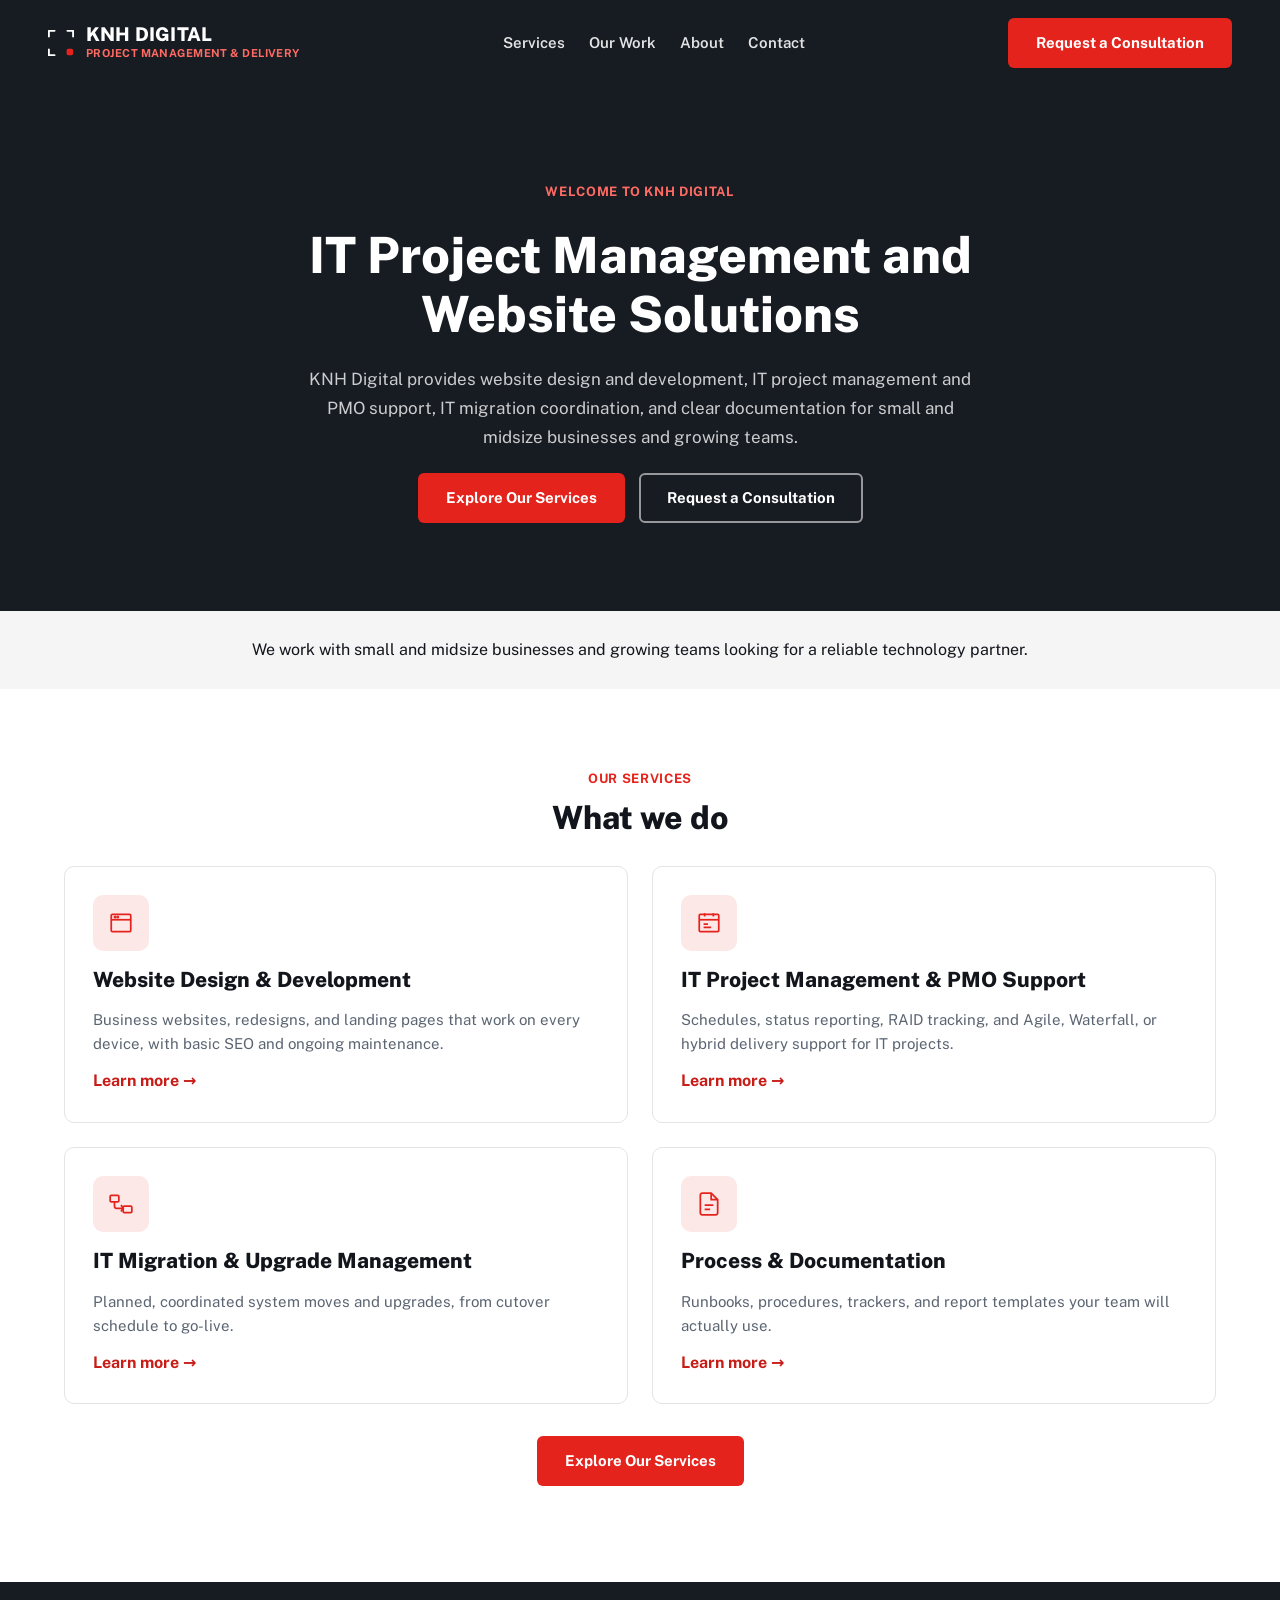
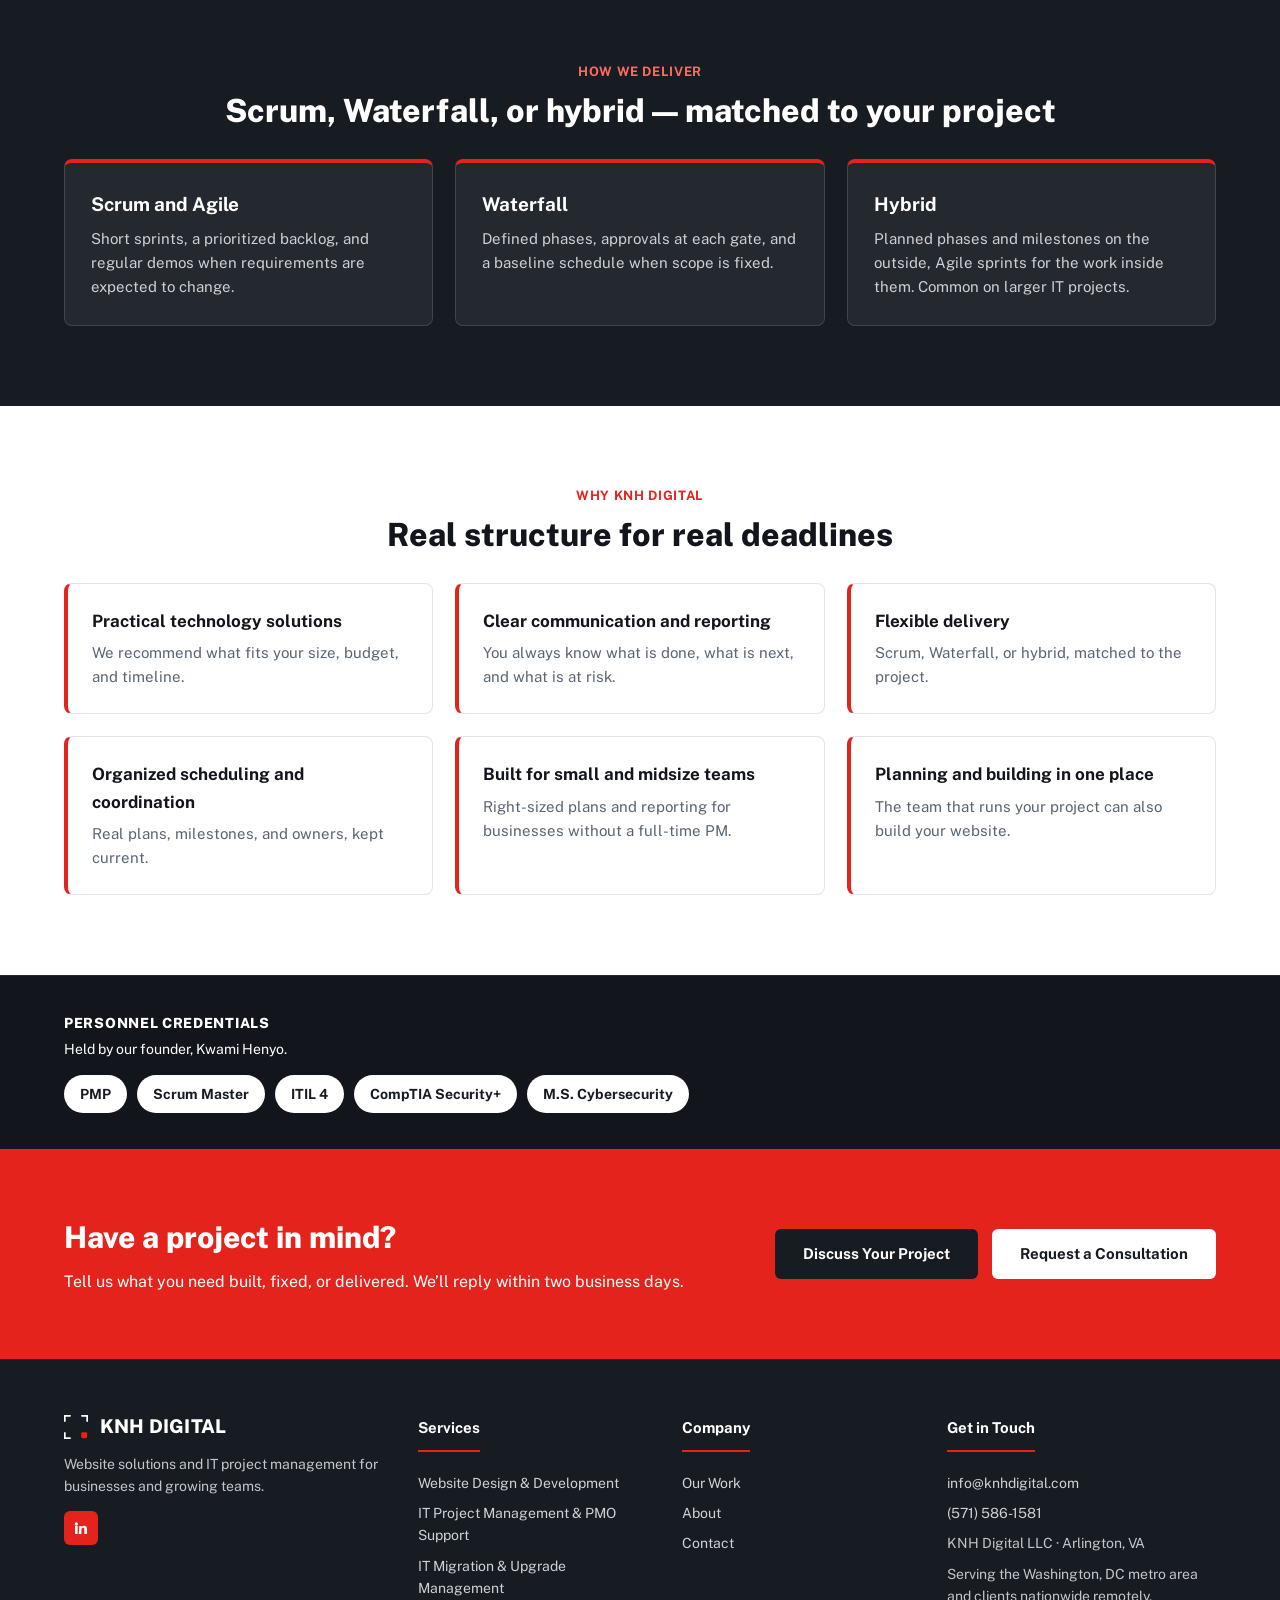
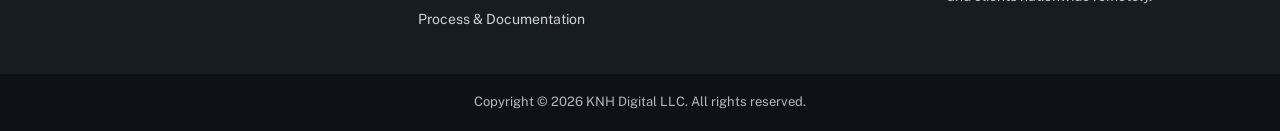
==== commit 934bdcc1: "Add files via upload" ====
--- a/index.html
+++ b/index.html
@@ -33,7 +33,7 @@
 <span><span class="brand-name">KNH DIGITAL</span><span class="brand-tag">PROJECT MANAGEMENT &amp; DELIVERY</span></span></a>
 <nav aria-label="Main">
 <button class="menu-toggle" aria-expanded="false" aria-controls="menu">Menu</button>
-<ul id="menu" class="nav-links"><li class="has-menu"><a href="services.html">Services</a><ul class="submenu"><li><a href="website-design.html">Website Design &amp; Development</a></li><li><a href="it-project-management.html">IT Project Management &amp; PMO Support</a></li><li><a href="it-migration.html">IT Migration &amp; Upgrade Management</a></li><li><a href="process-documentation.html">Process &amp; Documentation</a></li></ul></li><li><a href="about.html">About</a></li><li><a href="contact.html">Contact</a></li></ul>
+<ul id="menu" class="nav-links"><li class="has-menu"><a href="services.html">Services</a><ul class="submenu"><li><a href="website-design.html">Website Design &amp; Development</a></li><li><a href="it-project-management.html">IT Project Management &amp; PMO Support</a></li><li><a href="it-migration.html">IT Migration &amp; Upgrade Management</a></li><li><a href="process-documentation.html">Process &amp; Documentation</a></li></ul></li><li><a href="work.html">Our Work</a></li><li><a href="about.html">About</a></li><li><a href="contact.html">Contact</a></li></ul>
 </nav>
 <div class="nav-right">
 <div class="nav-phone"><span>CALL US</span><a href="tel:+15715861581">(571) 586-1581</a></div>
@@ -102,7 +102,7 @@
 <svg width="16" height="16" viewBox="0 0 24 24" fill="#FFFFFF" aria-hidden="true"><path d="M4.98 3.5a2.5 2.5 0 1 1 0 5 2.5 2.5 0 0 1 0-5zM3 9h4v12H3zM9.5 9H13v1.7h.06c.5-.9 1.7-1.9 3.5-1.9 3.7 0 4.4 2.4 4.4 5.6V21h-4v-6c0-1.4 0-3.3-2-3.3s-2.3 1.6-2.3 3.2V21h-4z"/></svg></a>
 </div>
 <div><h2 class="f-head">Services</h2><ul class="f-links"><li><a href="website-design.html">Website Design &amp; Development</a></li><li><a href="it-project-management.html">IT Project Management &amp; PMO Support</a></li><li><a href="it-migration.html">IT Migration &amp; Upgrade Management</a></li><li><a href="process-documentation.html">Process &amp; Documentation</a></li></ul></div>
-<div><h2 class="f-head">Company</h2><ul class="f-links"><li><a href="about.html">About</a></li><li><a href="contact.html">Contact</a></li></ul></div>
+<div><h2 class="f-head">Company</h2><ul class="f-links"><li><a href="work.html">Our Work</a></li><li><a href="about.html">About</a></li><li><a href="contact.html">Contact</a></li></ul></div>
 <div><h2 class="f-head">Get in Touch</h2>
 <ul class="f-links"><li><a href="mailto:info@knhdigital.com">info@knhdigital.com</a></li><li><a href="tel:+15715861581">(571) 586-1581</a></li>
 <li>KNH Digital LLC &middot; Arlington, VA</li><li>Serving the Washington, DC metro area and clients nationwide remotely.</li></ul></div>
--- a/styles.css
+++ b/styles.css
@@ -172,3 +172,22 @@
 .nav-right{display:none}
 .brand-tag{display:none}
 }
+
+/* work page */
+.case{display:grid;grid-template-columns:1.1fr 1fr;gap:40px;align-items:start;margin-bottom:48px}
+.case-img img,.thumb{width:100%;height:auto;border-radius:10px;border:1px solid var(--line);display:block}
+.case-body h2{margin:6px 0 10px;font-size:30px}
+.case-body h3{font-size:18px;margin:18px 0 6px}
+.quote{margin:20px 0;padding:16px 20px;border-left:4px solid var(--accent);background:var(--soft);border-radius:6px}
+.quote p{margin:0 0 8px;font-size:17px;font-style:italic}
+.quote footer{font-size:14px;color:var(--muted)}
+.work-grid{display:grid;grid-template-columns:repeat(2,minmax(0,1fr));gap:24px;align-items:start}
+.work-grid .more{margin-top:8px}
+.work-grid .thumb{margin-bottom:6px}
+.band-soft{background:var(--soft)}
+.lede-dark{color:var(--muted);max-width:680px;margin:-12px auto 28px}
+.sample-grid{display:grid;grid-template-columns:repeat(3,minmax(0,1fr));gap:24px;align-items:start}
+.sample-grid figure{margin:0;background:#FFFFFF;border:1px solid var(--line);border-radius:10px;padding:12px}
+.sample-grid img{width:100%;height:auto;display:block;border-radius:6px}
+.sample-grid figcaption{font-size:14px;margin-top:10px;color:var(--ink-2)}
+@media (max-width:900px){.case,.work-grid,.sample-grid{grid-template-columns:1fr}.case-body h2{font-size:24px}}
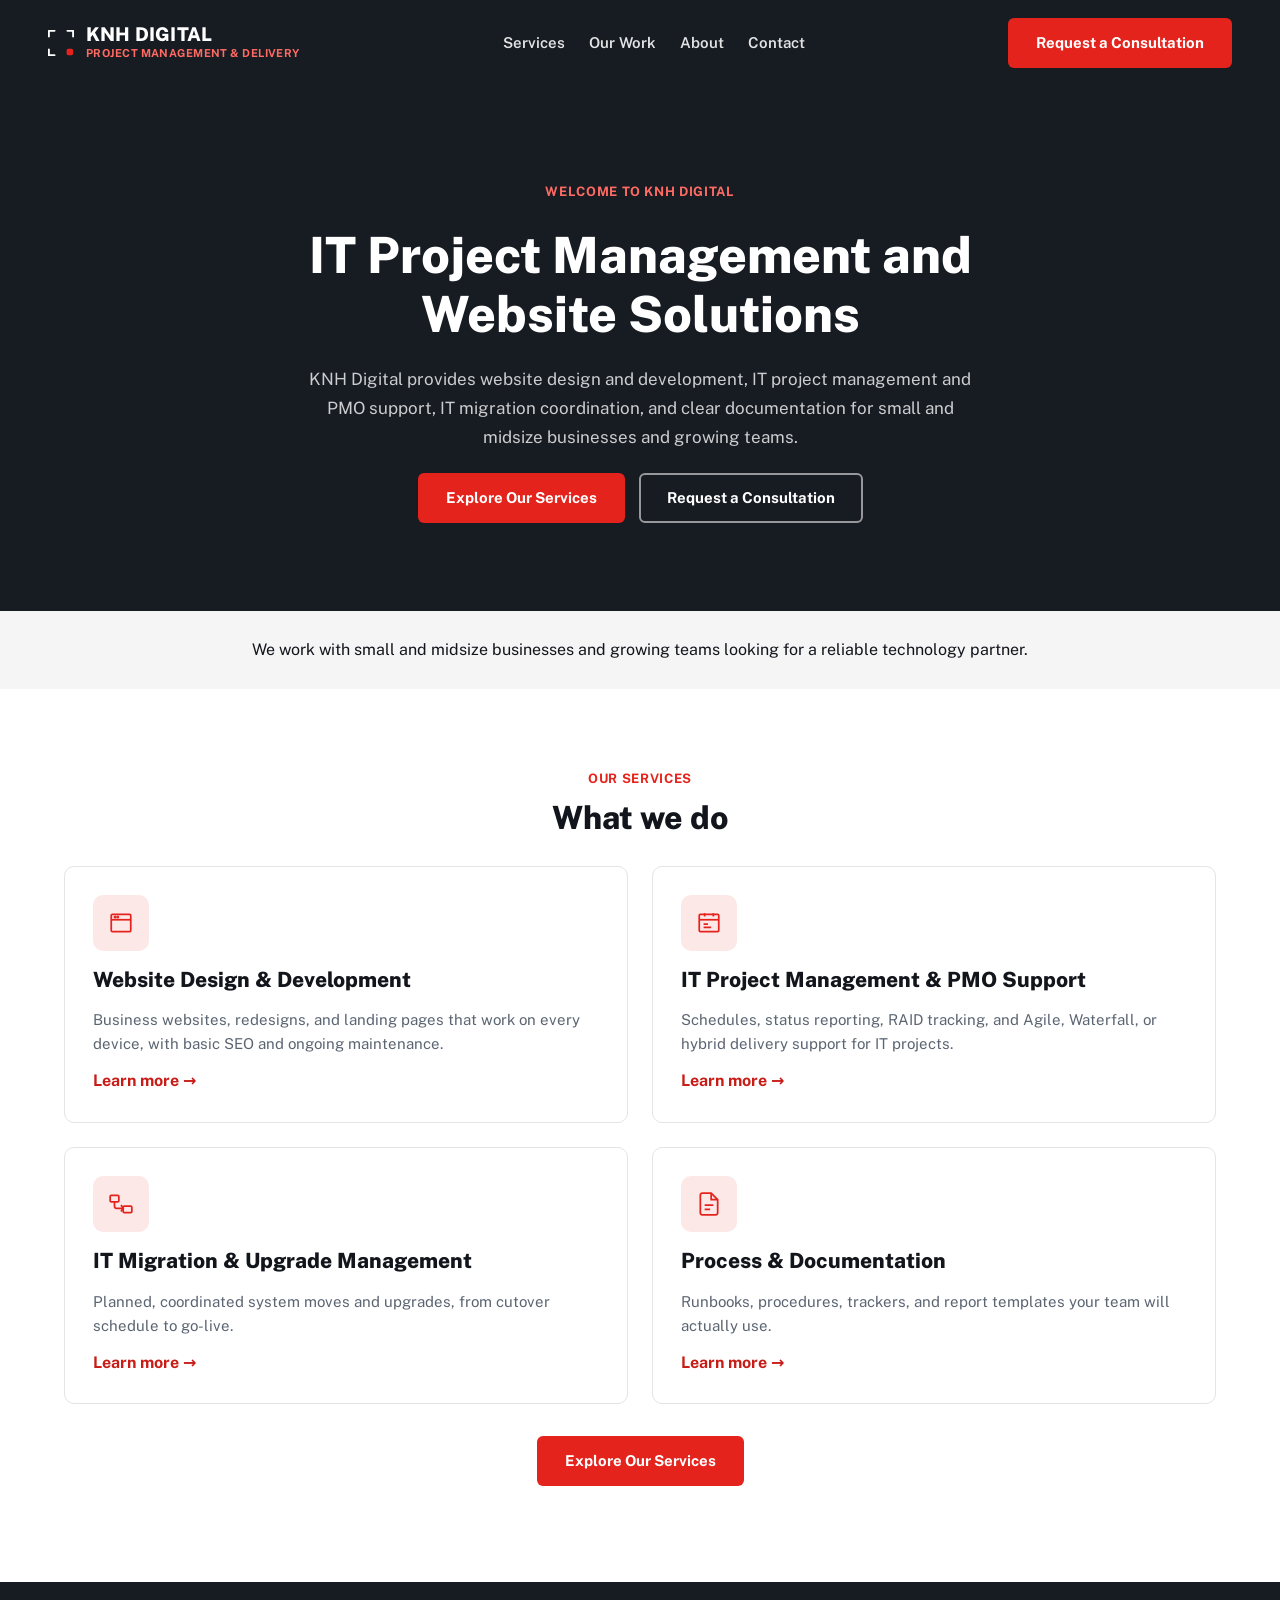
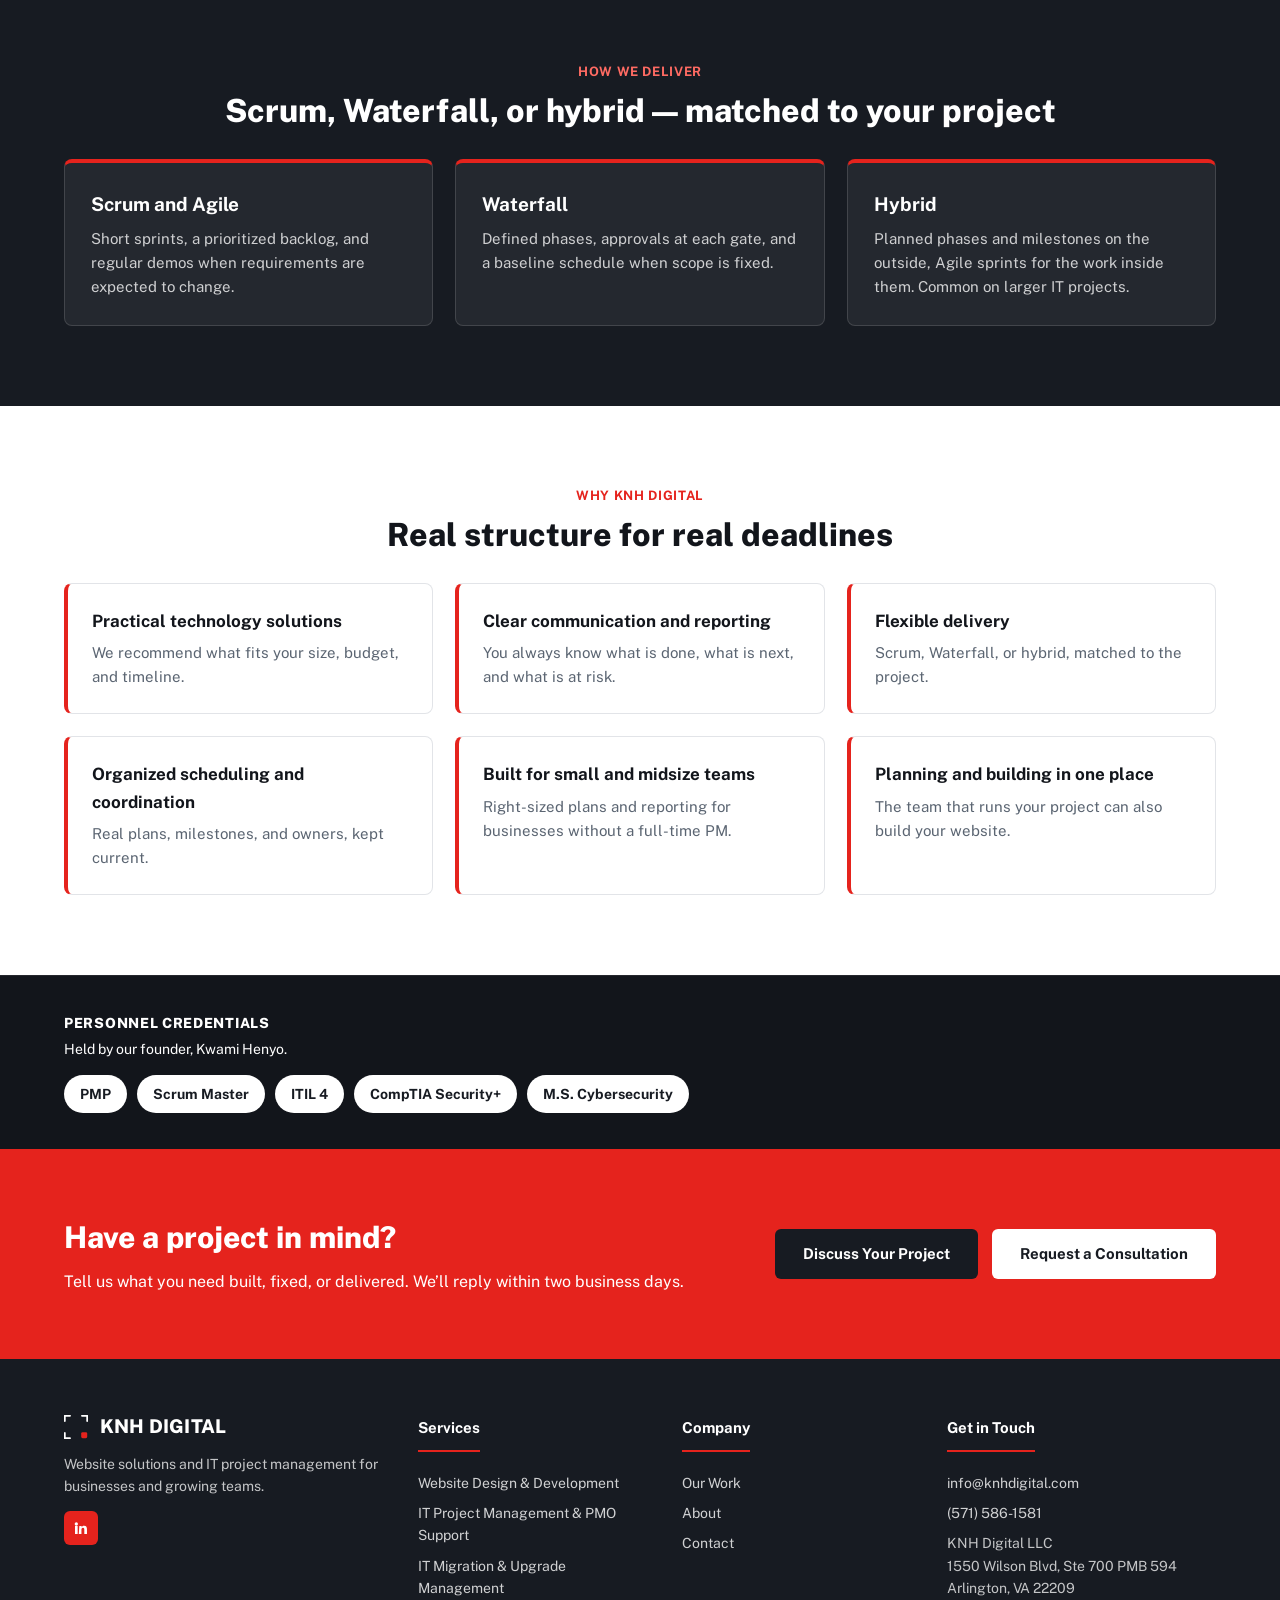
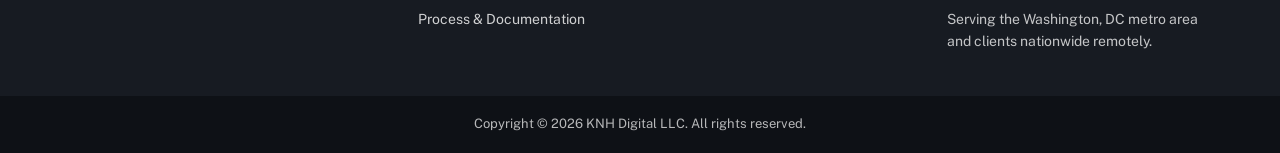
==== commit 45b67838: "Add files via upload" ====
--- a/index.html
+++ b/index.html
@@ -105,7 +105,7 @@
 <div><h2 class="f-head">Company</h2><ul class="f-links"><li><a href="work.html">Our Work</a></li><li><a href="about.html">About</a></li><li><a href="contact.html">Contact</a></li></ul></div>
 <div><h2 class="f-head">Get in Touch</h2>
 <ul class="f-links"><li><a href="mailto:info@knhdigital.com">info@knhdigital.com</a></li><li><a href="tel:+15715861581">(571) 586-1581</a></li>
-<li>KNH Digital LLC &middot; Arlington, VA</li><li>Serving the Washington, DC metro area and clients nationwide remotely.</li></ul></div>
+<li>KNH Digital LLC<br>1550 Wilson Blvd, Ste 700 PMB 594<br>Arlington, VA 22209</li><li>Serving the Washington, DC metro area and clients nationwide remotely.</li></ul></div>
 </div>
 <div class="copy">Copyright &copy; 2026 KNH Digital LLC. All rights reserved.</div>
 </footer>
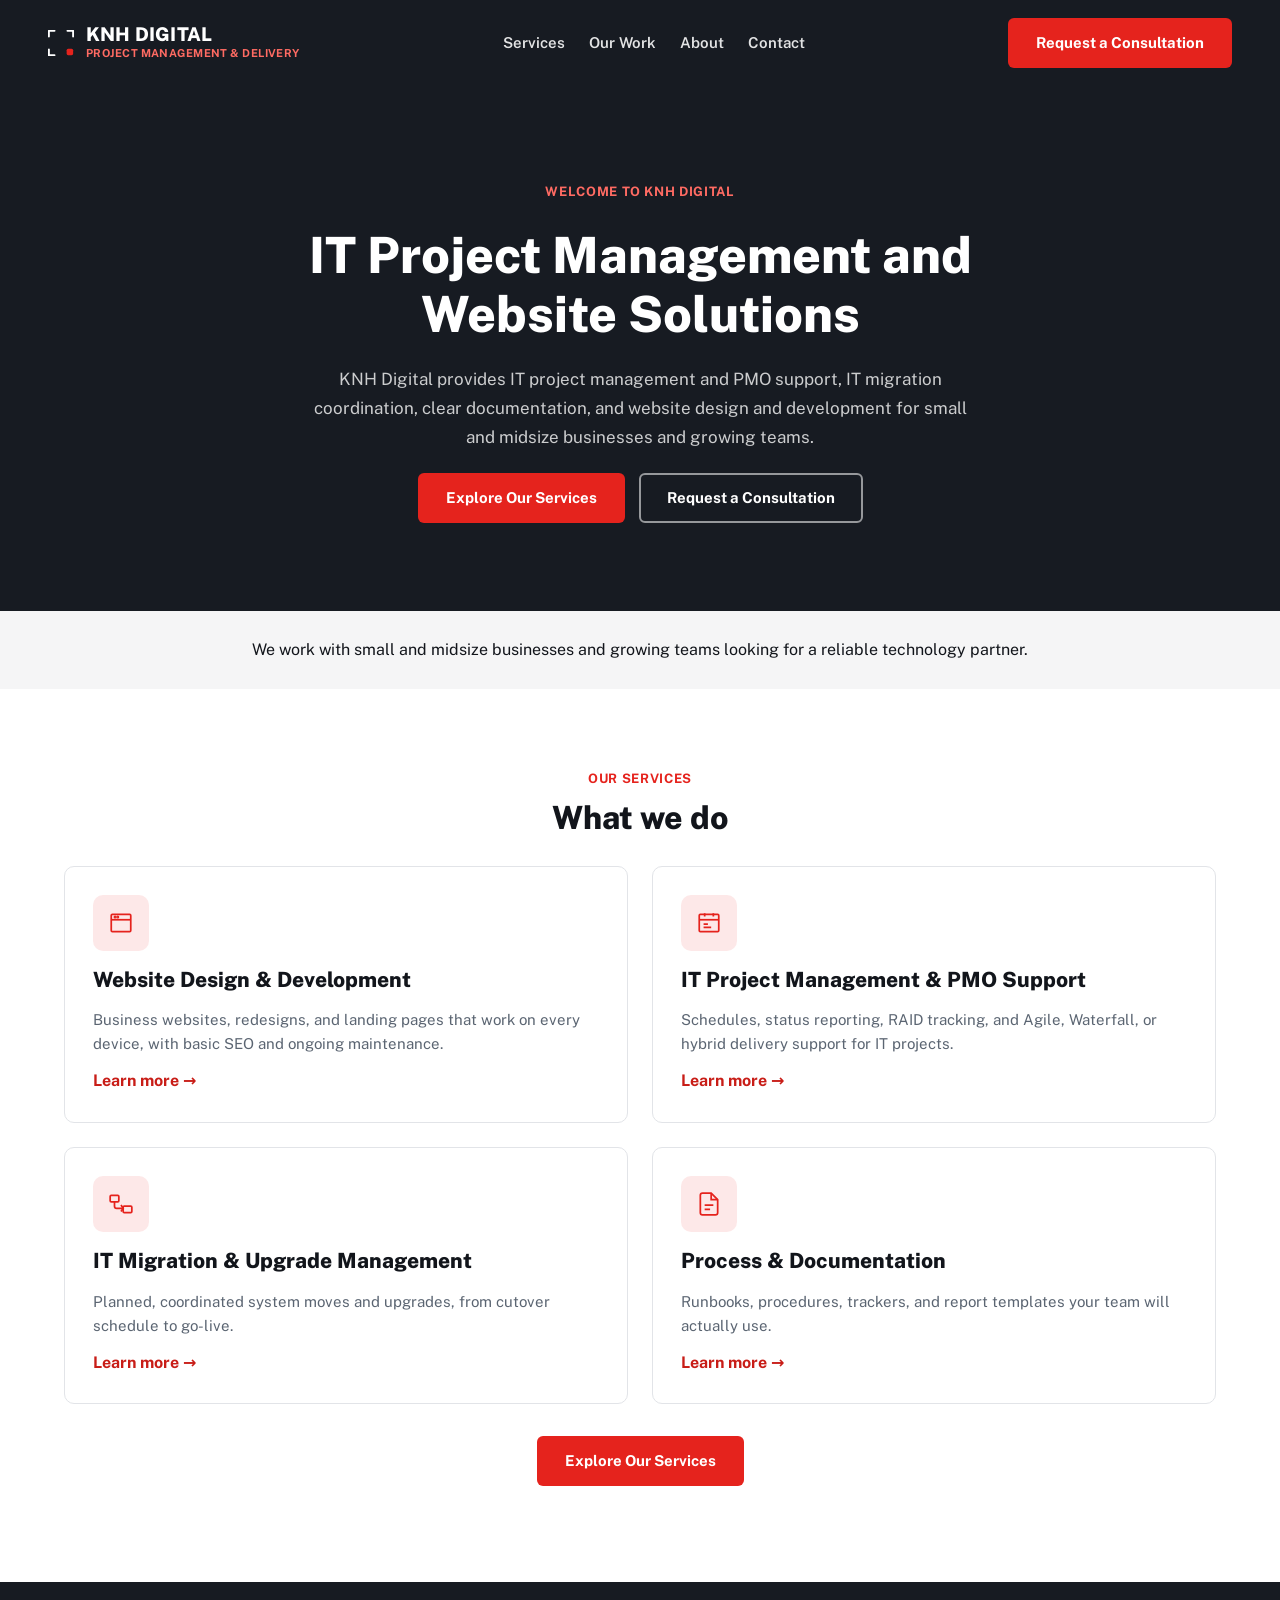
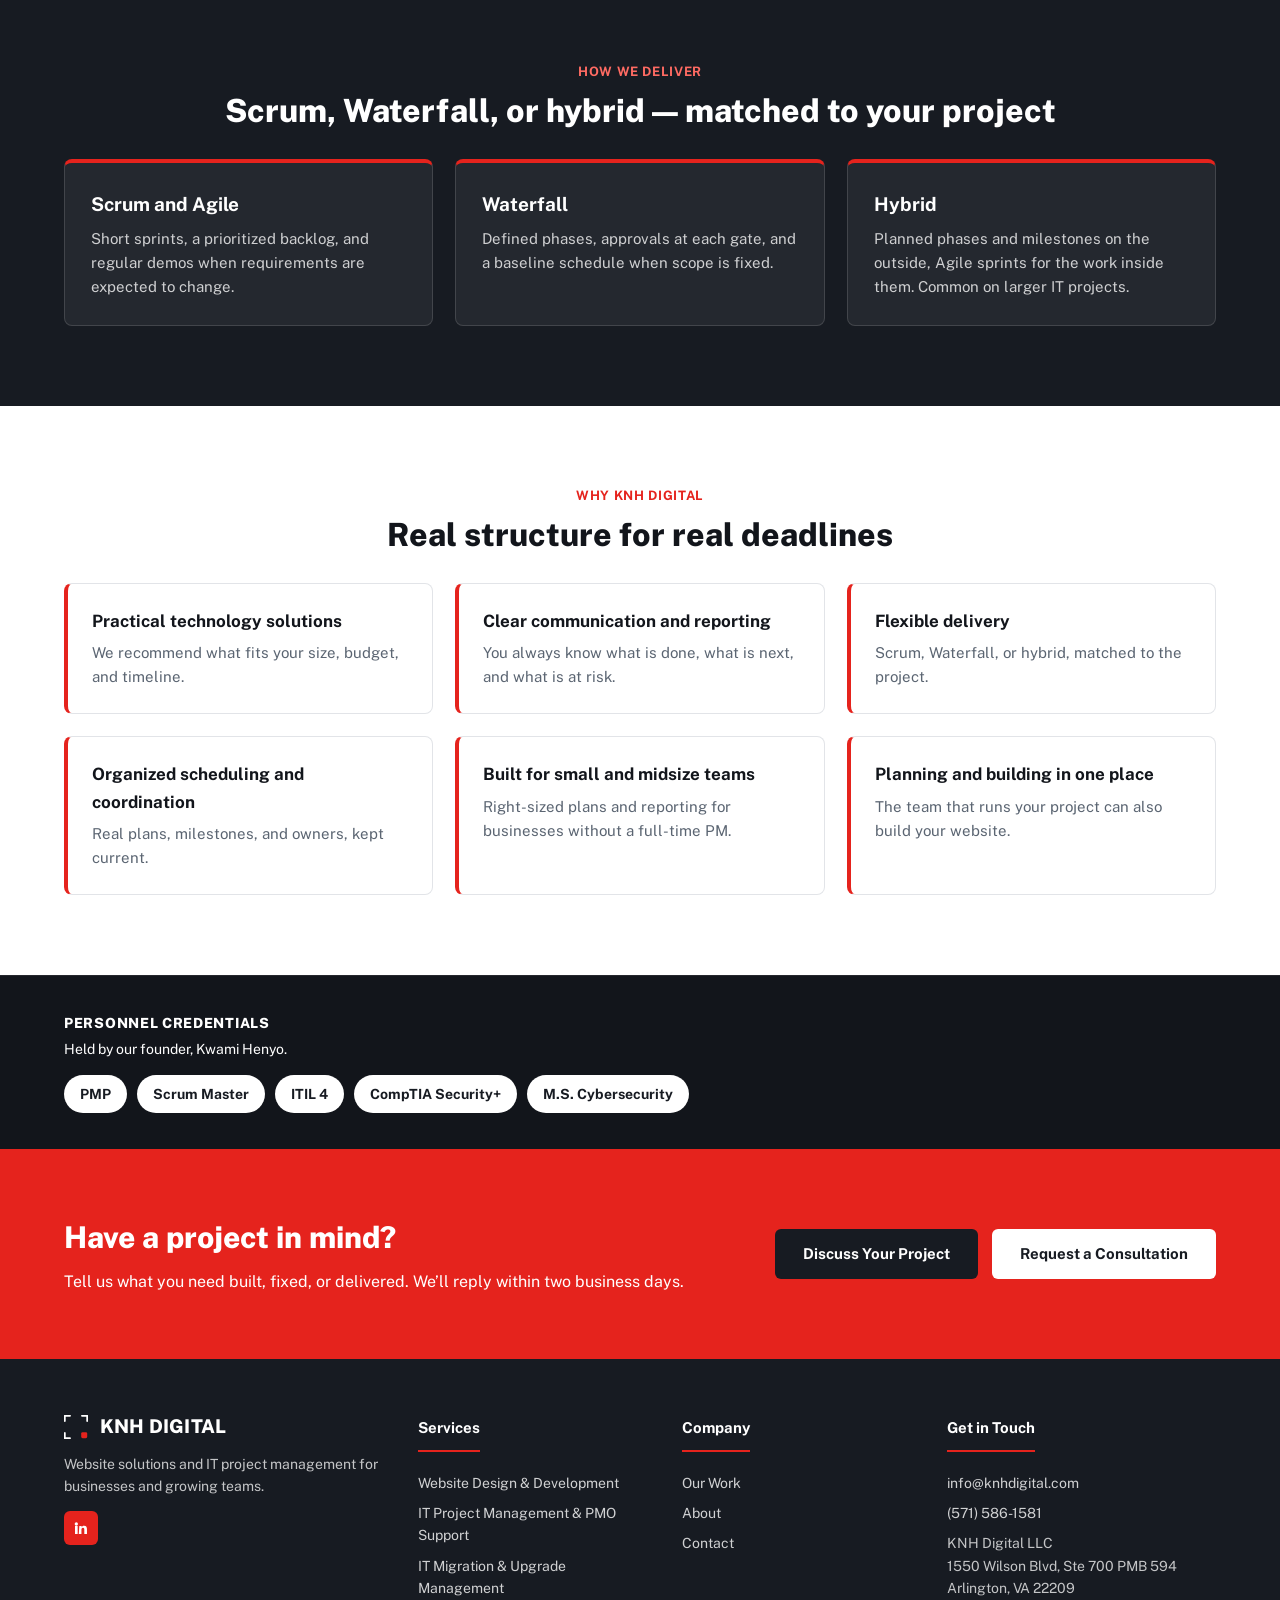
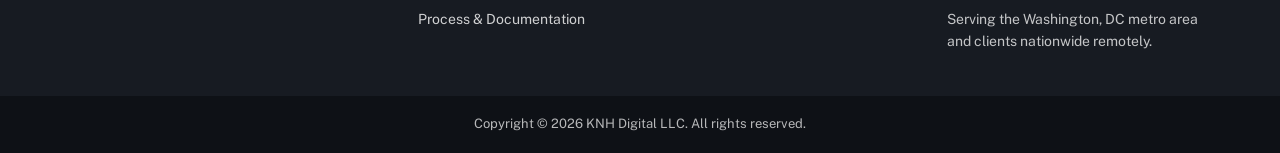
==== commit 07f7ad1a: "Add files via upload" ====
--- a/index.html
+++ b/index.html
@@ -4,13 +4,13 @@
 <meta charset="utf-8">
 <meta name="viewport" content="width=device-width, initial-scale=1">
 <title>IT Project Management &amp; Website Design | KNH Digital</title>
-<meta name="description" content="Websites, IT project management, PMO support, and IT migration coordination for businesses and growing teams. Arlington, VA.">
+<meta name="description" content="IT project management, PMO support, IT migration coordination, and websites for businesses and growing teams. Arlington, VA.">
 <link rel="canonical" href="https://knhdigital.com/">
 <meta property="og:type" content="website">
 <meta property="og:site_name" content="KNH Digital">
 <meta property="og:url" content="https://knhdigital.com/">
 <meta property="og:title" content="IT Project Management &amp; Website Design | KNH Digital">
-<meta property="og:description" content="Websites, IT project management, PMO support, and IT migration coordination for businesses and growing teams. Arlington, VA.">
+<meta property="og:description" content="IT project management, PMO support, IT migration coordination, and websites for businesses and growing teams. Arlington, VA.">
 <meta property="og:image" content="https://knhdigital.com/og-image.png">
 <meta property="og:image:width" content="1200">
 <meta property="og:image:height" content="630">
@@ -44,7 +44,7 @@
 <section class="hero">
 <p class="eyebrow on-dark">Welcome to KNH Digital</p>
 <h1>IT Project Management and Website Solutions</h1>
-<p class="lede">KNH Digital provides website design and development, IT project management and PMO support, IT migration coordination, and clear documentation for small and midsize businesses and growing teams.</p>
+<p class="lede">KNH Digital provides IT project management and PMO support, IT migration coordination, clear documentation, and website design and development for small and midsize businesses and growing teams.</p>
 <div class="cta-group"><a class="btn btn-accent" href="services.html">Explore Our Services</a><a class="btn btn-ghost" href="https://calendar.google.com/calendar/appointments/schedules/AcZssZ0aTAdLFMNzjC7nQGmzcZW7BBJqGs8sLh_er4D0ONBrsWXcedmAl6_Cfrn2PTjen2__XMbPl0Al" target="_blank" rel="noopener">Request a Consultation</a></div>
 </section>
 <section class="who"><p>We work with small and midsize businesses and growing teams looking for a reliable technology partner.</p></section>
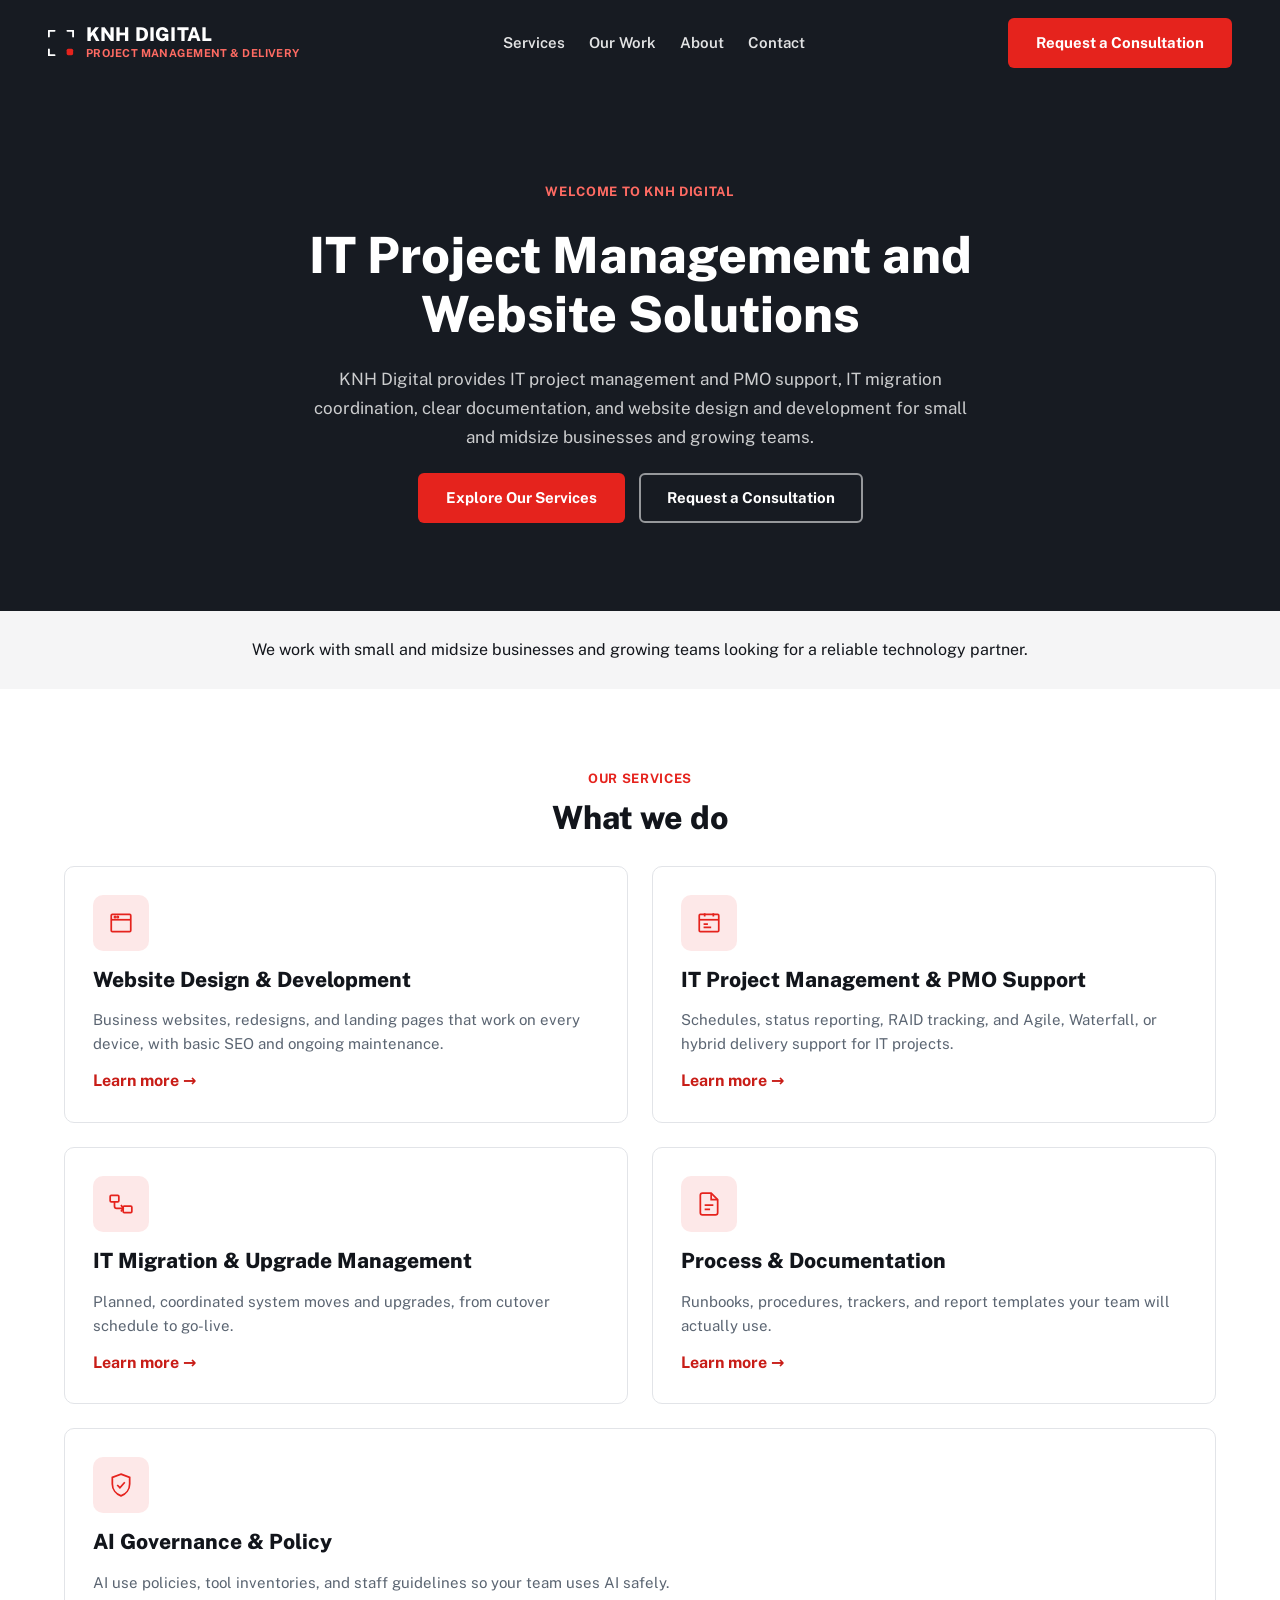
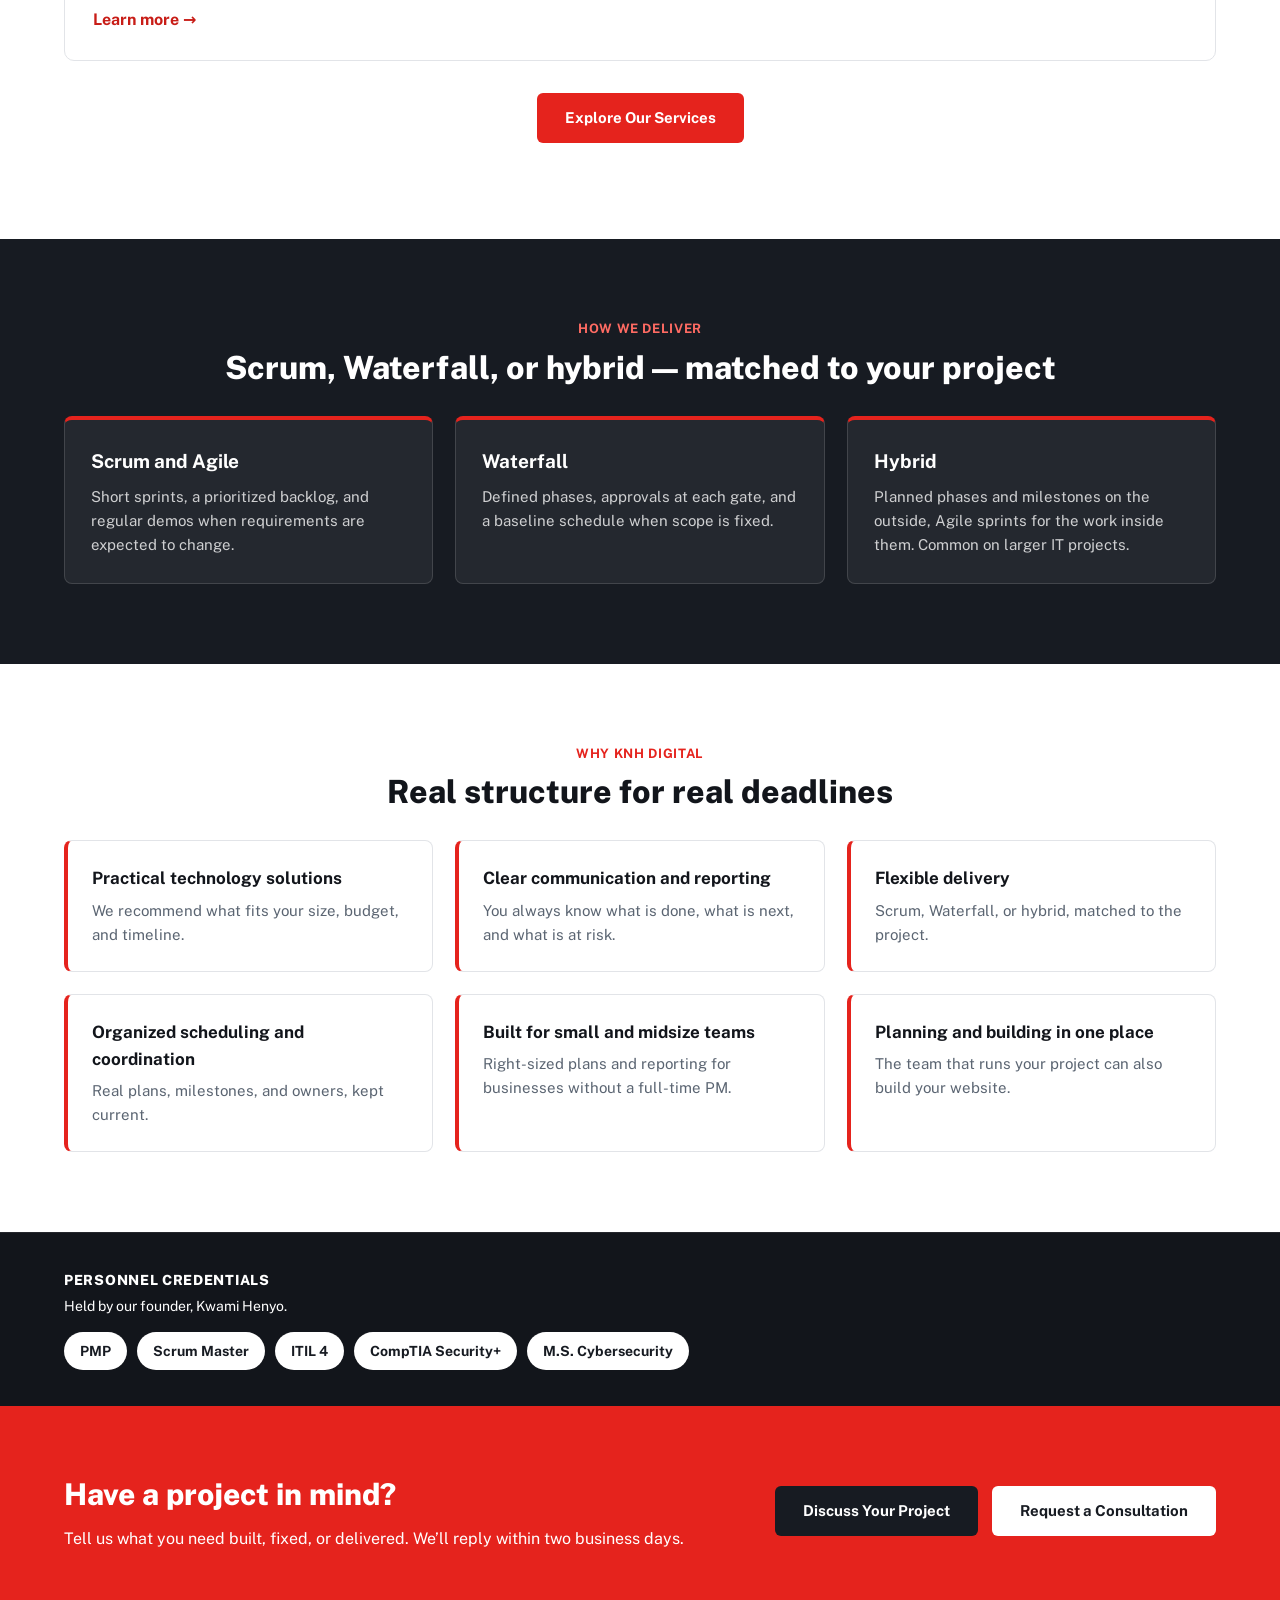
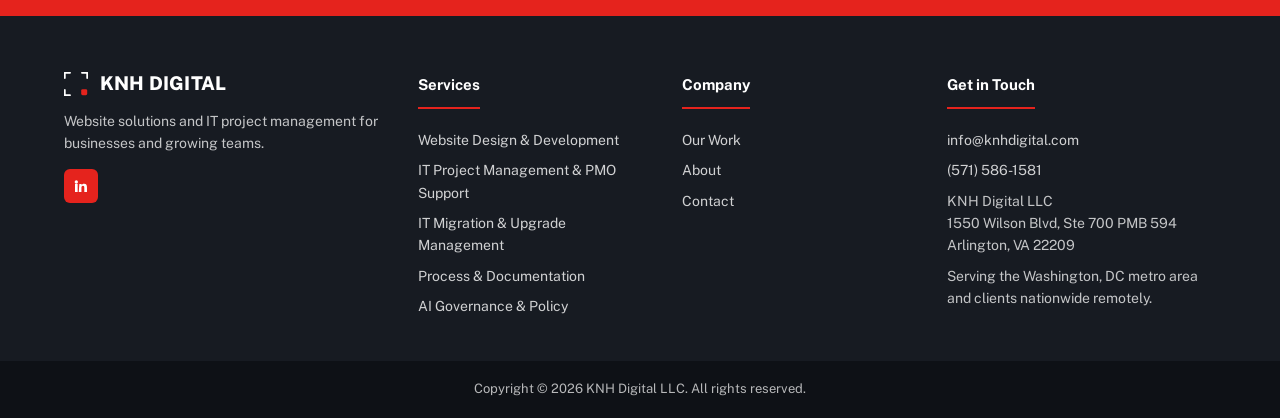
==== commit 69a92069: "Add files via upload" ====
--- a/index.html
+++ b/index.html
@@ -17,7 +17,9 @@
 <meta name="twitter:card" content="summary_large_image">
 <meta name="twitter:image" content="https://knhdigital.com/og-image.png">
 <link rel="apple-touch-icon" href="/apple-touch-icon.png">
-<link rel="icon" type="image/png" href="/apple-touch-icon.png">
+<link rel="icon" href="/favicon.ico" sizes="any">
+<link rel="icon" type="image/svg+xml" href="/favicon.svg">
+<link rel="icon" type="image/png" sizes="32x32" href="/favicon-32x32.png">
 <link rel="preconnect" href="https://fonts.googleapis.com">
 <link href="https://fonts.googleapis.com/css2?family=Public+Sans:wght@400;500;600;700;800&amp;display=swap" rel="stylesheet">
 <link rel="stylesheet" href="styles.css">
@@ -33,7 +35,7 @@
 <span><span class="brand-name">KNH DIGITAL</span><span class="brand-tag">PROJECT MANAGEMENT &amp; DELIVERY</span></span></a>
 <nav aria-label="Main">
 <button class="menu-toggle" aria-expanded="false" aria-controls="menu">Menu</button>
-<ul id="menu" class="nav-links"><li class="has-menu"><a href="services.html">Services</a><ul class="submenu"><li><a href="website-design.html">Website Design &amp; Development</a></li><li><a href="it-project-management.html">IT Project Management &amp; PMO Support</a></li><li><a href="it-migration.html">IT Migration &amp; Upgrade Management</a></li><li><a href="process-documentation.html">Process &amp; Documentation</a></li></ul></li><li><a href="work.html">Our Work</a></li><li><a href="about.html">About</a></li><li><a href="contact.html">Contact</a></li></ul>
+<ul id="menu" class="nav-links"><li class="has-menu"><a href="services.html">Services</a><ul class="submenu"><li><a href="website-design.html">Website Design &amp; Development</a></li><li><a href="it-project-management.html">IT Project Management &amp; PMO Support</a></li><li><a href="it-migration.html">IT Migration &amp; Upgrade Management</a></li><li><a href="process-documentation.html">Process &amp; Documentation</a></li><li><a href="ai-governance.html">AI Governance &amp; Policy</a></li></ul></li><li><a href="work.html">Our Work</a></li><li><a href="about.html">About</a></li><li><a href="contact.html">Contact</a></li></ul>
 </nav>
 <div class="nav-right">
 <div class="nav-phone"><span>CALL US</span><a href="tel:+15715861581">(571) 586-1581</a></div>
@@ -55,7 +57,8 @@
 <a class="more" href="website-design.html">Learn more<span class="sr-only"> about Website Design &amp; Development</span> &rarr;</a></article><article class="svc-card"><div class="svc-icon" aria-hidden="true"><svg width="26" height="26" viewBox="0 0 24 24" fill="none" stroke="#E5231D" stroke-width="1.6"><rect x="3" y="4" width="18" height="16" rx="1"/><path d="M3 9h18"/><path d="M8 3v3"/><path d="M16 3v3"/><path d="M7 13h4M7 16h7"/></svg></div><h3><a href="it-project-management.html">IT Project Management &amp; PMO Support</a></h3><p class="sum">Schedules, status reporting, RAID tracking, and Agile, Waterfall, or hybrid delivery support for IT projects.</p>
 <a class="more" href="it-project-management.html">Learn more<span class="sr-only"> about IT Project Management &amp; PMO Support</span> &rarr;</a></article><article class="svc-card"><div class="svc-icon" aria-hidden="true"><svg width="26" height="26" viewBox="0 0 24 24" fill="none" stroke="#E5231D" stroke-width="1.6"><rect x="2" y="4" width="8" height="6" rx="1"/><rect x="14" y="14" width="8" height="6" rx="1"/><path d="M6 10v4a2 2 0 0 0 2 2h6"/><path d="M12 13l2 3-2 3"/></svg></div><h3><a href="it-migration.html">IT Migration &amp; Upgrade Management</a></h3><p class="sum">Planned, coordinated system moves and upgrades, from cutover schedule to go-live.</p>
 <a class="more" href="it-migration.html">Learn more<span class="sr-only"> about IT Migration &amp; Upgrade Management</span> &rarr;</a></article><article class="svc-card"><div class="svc-icon" aria-hidden="true"><svg width="26" height="26" viewBox="0 0 24 24" fill="none" stroke="#E5231D" stroke-width="1.6"><path d="M14 2H6a2 2 0 0 0-2 2v16a2 2 0 0 0 2 2h12a2 2 0 0 0 2-2V8z"/><path d="M14 2v6h6"/><path d="M8 13h8M8 17h5"/></svg></div><h3><a href="process-documentation.html">Process &amp; Documentation</a></h3><p class="sum">Runbooks, procedures, trackers, and report templates your team will actually use.</p>
-<a class="more" href="process-documentation.html">Learn more<span class="sr-only"> about Process &amp; Documentation</span> &rarr;</a></article></div>
+<a class="more" href="process-documentation.html">Learn more<span class="sr-only"> about Process &amp; Documentation</span> &rarr;</a></article><article class="svc-card"><div class="svc-icon" aria-hidden="true"><svg width="26" height="26" viewBox="0 0 24 24" fill="none" stroke="#E5231D" stroke-width="1.6"><path d="M12 2l8 3v6c0 5-3.4 9.3-8 11-4.6-1.7-8-6-8-11V5z"/><path d="M8.5 12l2.5 2.5 4.5-5"/></svg></div><h3><a href="ai-governance.html">AI Governance &amp; Policy</a></h3><p class="sum">AI use policies, tool inventories, and staff guidelines so your team uses AI safely.</p>
+<a class="more" href="ai-governance.html">Learn more<span class="sr-only"> about AI Governance &amp; Policy</span> &rarr;</a></article></div>
 <p class="center"><a class="btn btn-accent" href="services.html">Explore Our Services</a></p>
 </section>
 <section class="section dark" aria-labelledby="deliver-h">
@@ -101,7 +104,7 @@
 <a class="social" href="https://www.linkedin.com/company/knhdigital" target="_blank" rel="noopener" aria-label="KNH Digital on LinkedIn">
 <svg width="16" height="16" viewBox="0 0 24 24" fill="#FFFFFF" aria-hidden="true"><path d="M4.98 3.5a2.5 2.5 0 1 1 0 5 2.5 2.5 0 0 1 0-5zM3 9h4v12H3zM9.5 9H13v1.7h.06c.5-.9 1.7-1.9 3.5-1.9 3.7 0 4.4 2.4 4.4 5.6V21h-4v-6c0-1.4 0-3.3-2-3.3s-2.3 1.6-2.3 3.2V21h-4z"/></svg></a>
 </div>
-<div><h2 class="f-head">Services</h2><ul class="f-links"><li><a href="website-design.html">Website Design &amp; Development</a></li><li><a href="it-project-management.html">IT Project Management &amp; PMO Support</a></li><li><a href="it-migration.html">IT Migration &amp; Upgrade Management</a></li><li><a href="process-documentation.html">Process &amp; Documentation</a></li></ul></div>
+<div><h2 class="f-head">Services</h2><ul class="f-links"><li><a href="website-design.html">Website Design &amp; Development</a></li><li><a href="it-project-management.html">IT Project Management &amp; PMO Support</a></li><li><a href="it-migration.html">IT Migration &amp; Upgrade Management</a></li><li><a href="process-documentation.html">Process &amp; Documentation</a></li><li><a href="ai-governance.html">AI Governance &amp; Policy</a></li></ul></div>
 <div><h2 class="f-head">Company</h2><ul class="f-links"><li><a href="work.html">Our Work</a></li><li><a href="about.html">About</a></li><li><a href="contact.html">Contact</a></li></ul></div>
 <div><h2 class="f-head">Get in Touch</h2>
 <ul class="f-links"><li><a href="mailto:info@knhdigital.com">info@knhdigital.com</a></li><li><a href="tel:+15715861581">(571) 586-1581</a></li>
--- a/styles.css
+++ b/styles.css
@@ -64,6 +64,7 @@
 
 /* service cards */
 .svc-grid{display:grid;grid-template-columns:repeat(2,minmax(0,1fr));gap:24px;margin-bottom:32px}
+.svc-grid .svc-card:last-child:nth-child(odd){grid-column:1/-1}
 .svc-card{display:flex;flex-direction:column;gap:12px;padding:28px;background:#FFFFFF;border:1px solid var(--line);border-radius:10px}
 .svc-icon{width:56px;height:56px;border-radius:10px;background:rgba(229,35,29,.1);display:flex;align-items:center;justify-content:center}
 .svc-card h3{margin:0;font-size:21px;font-weight:800}
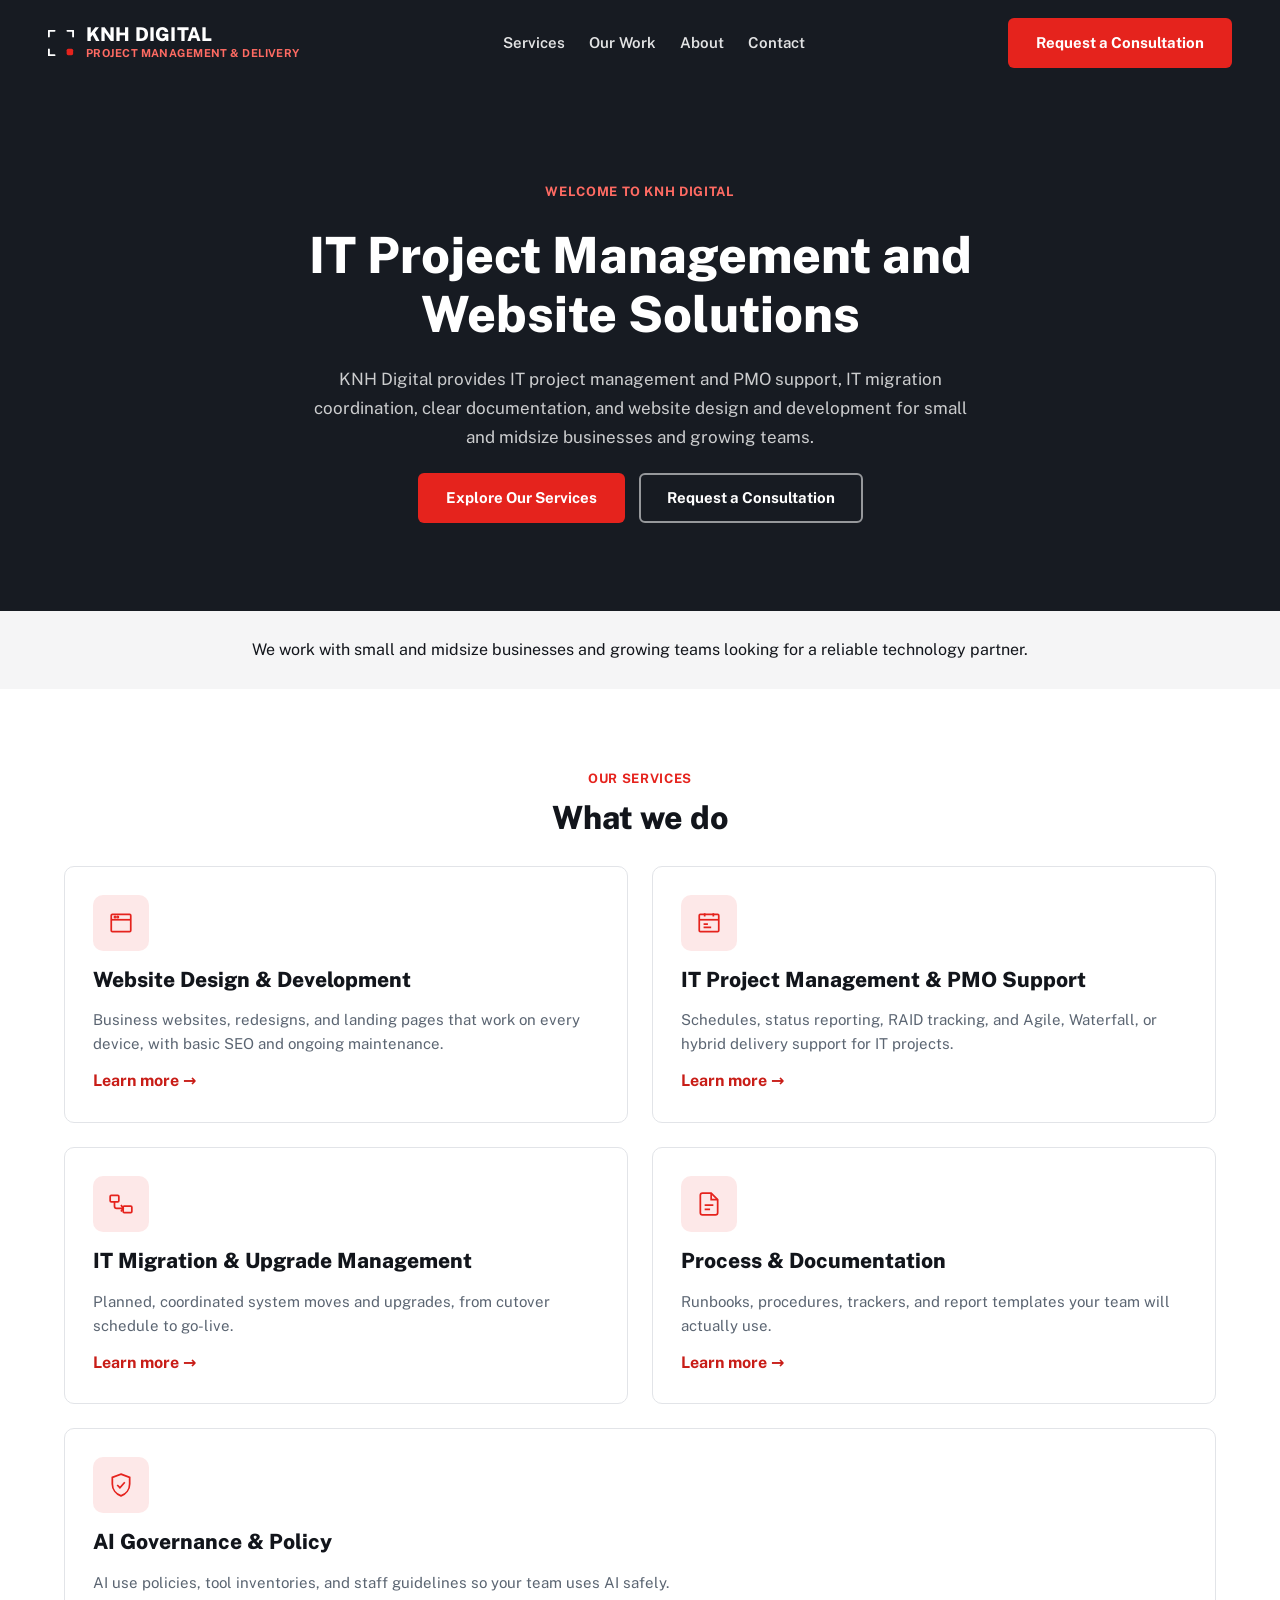
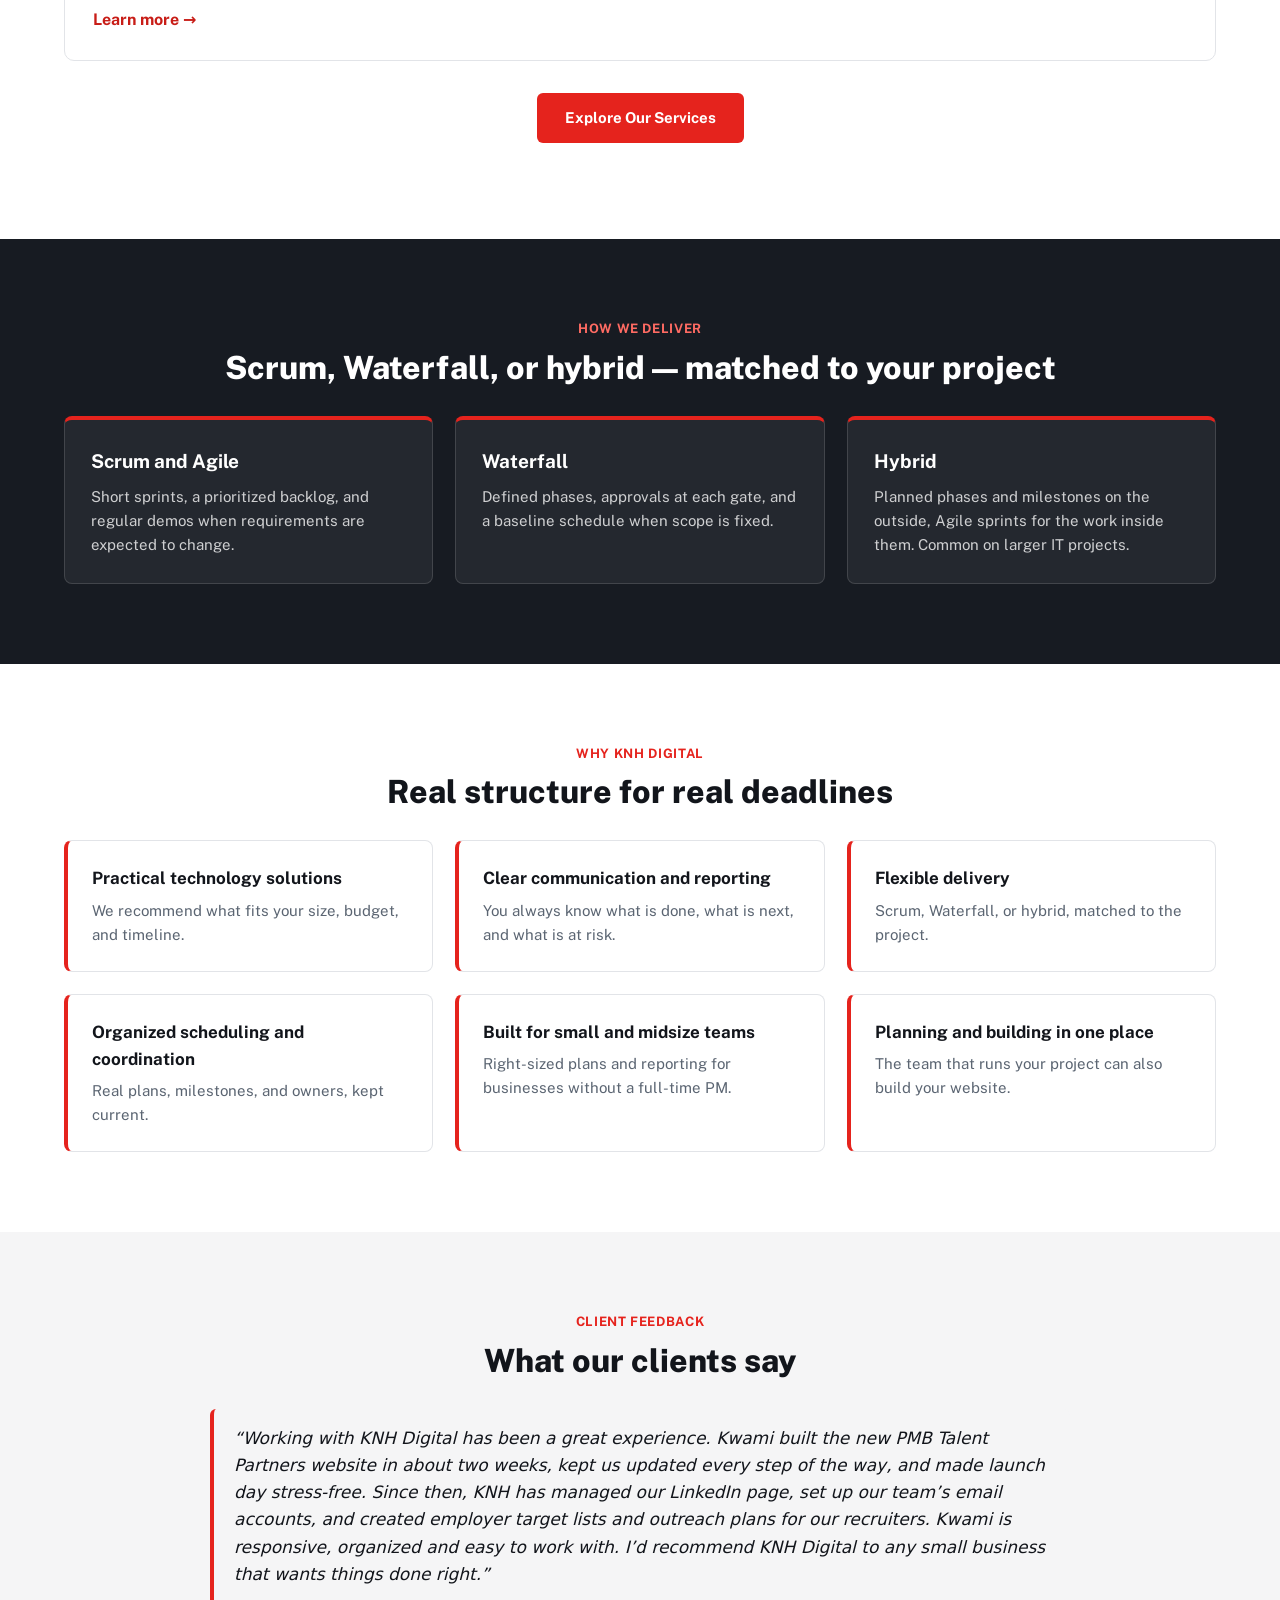
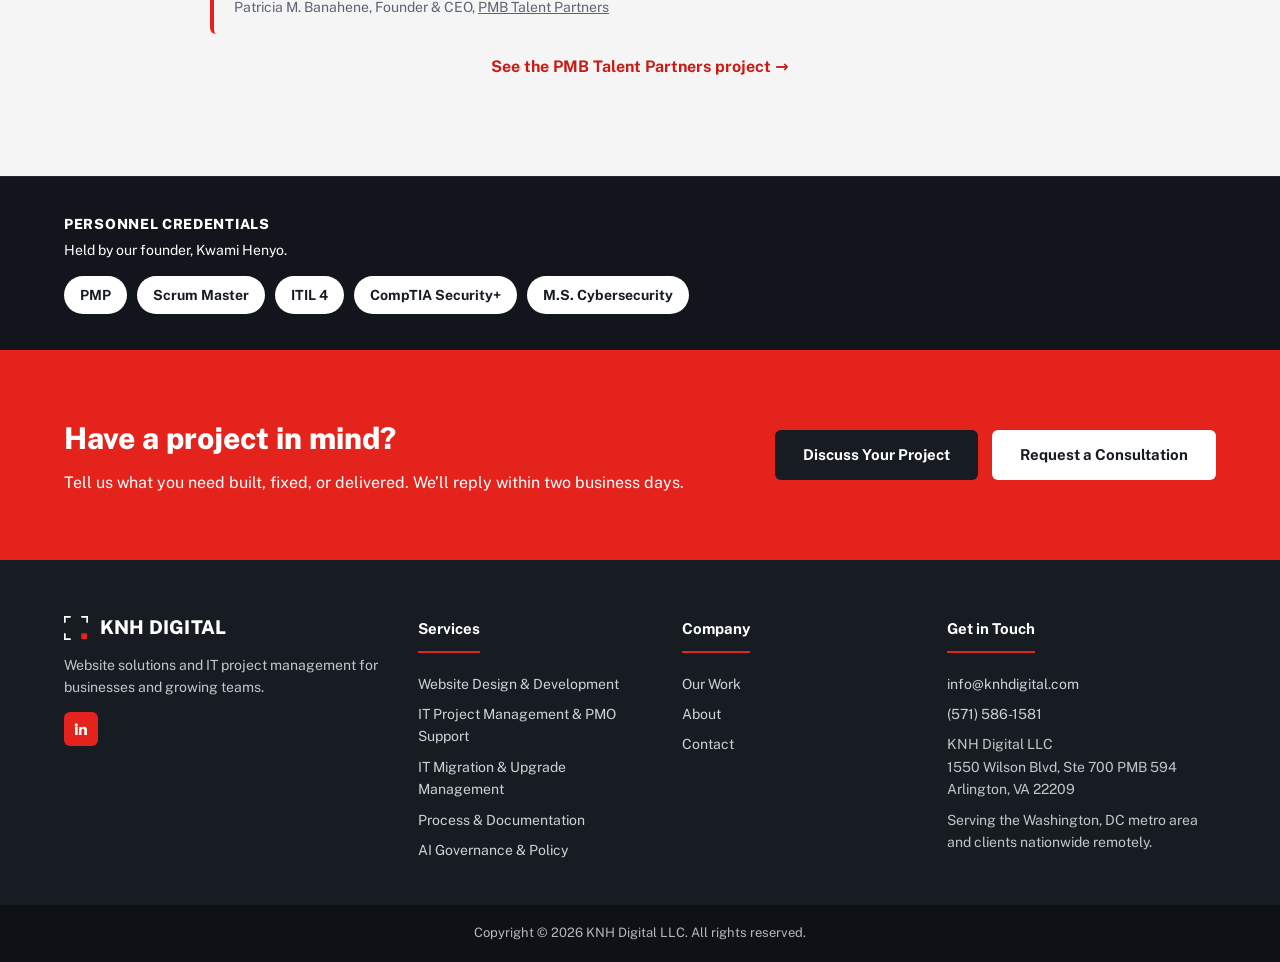
==== commit 10d4f1e0: "Add files via upload" ====
--- a/index.html
+++ b/index.html
@@ -82,6 +82,17 @@
 <li><h3>Planning and building in one place</h3><p>The team that runs your project can also build your website.</p></li>
 </ul>
 </section>
+<section class="section band-soft" aria-labelledby="client-h">
+<p class="eyebrow center">Client Feedback</p>
+<h2 id="client-h" class="center">What our clients say</h2>
+<div class="band-inner">
+<blockquote class="quote">
+<p>&ldquo;Working with KNH Digital has been a great experience. Kwami built the new PMB Talent Partners website in about two weeks, kept us updated every step of the way, and made launch day stress-free. Since then, KNH has managed our LinkedIn page, set up our team&rsquo;s email accounts, and created employer target lists and outreach plans for our recruiters. Kwami is responsive, organized and easy to work with. I&rsquo;d recommend KNH Digital to any small business that wants things done right.&rdquo;</p>
+<footer>Patricia M. Banahene, Founder &amp; CEO, <a href="https://pmbtalent.com" target="_blank" rel="noopener">PMB Talent Partners<span class="sr-only"> (opens in a new tab)</span></a></footer>
+</blockquote>
+</div>
+<p class="center"><a class="more" href="work.html">See the PMB Talent Partners project &rarr;</a></p>
+</section>
 <section class="creds" aria-labelledby="creds-h">
 <h2 id="creds-h" class="creds-label">Personnel Credentials</h2>
 <p class="creds-note">Held by our founder, Kwami Henyo.</p>
